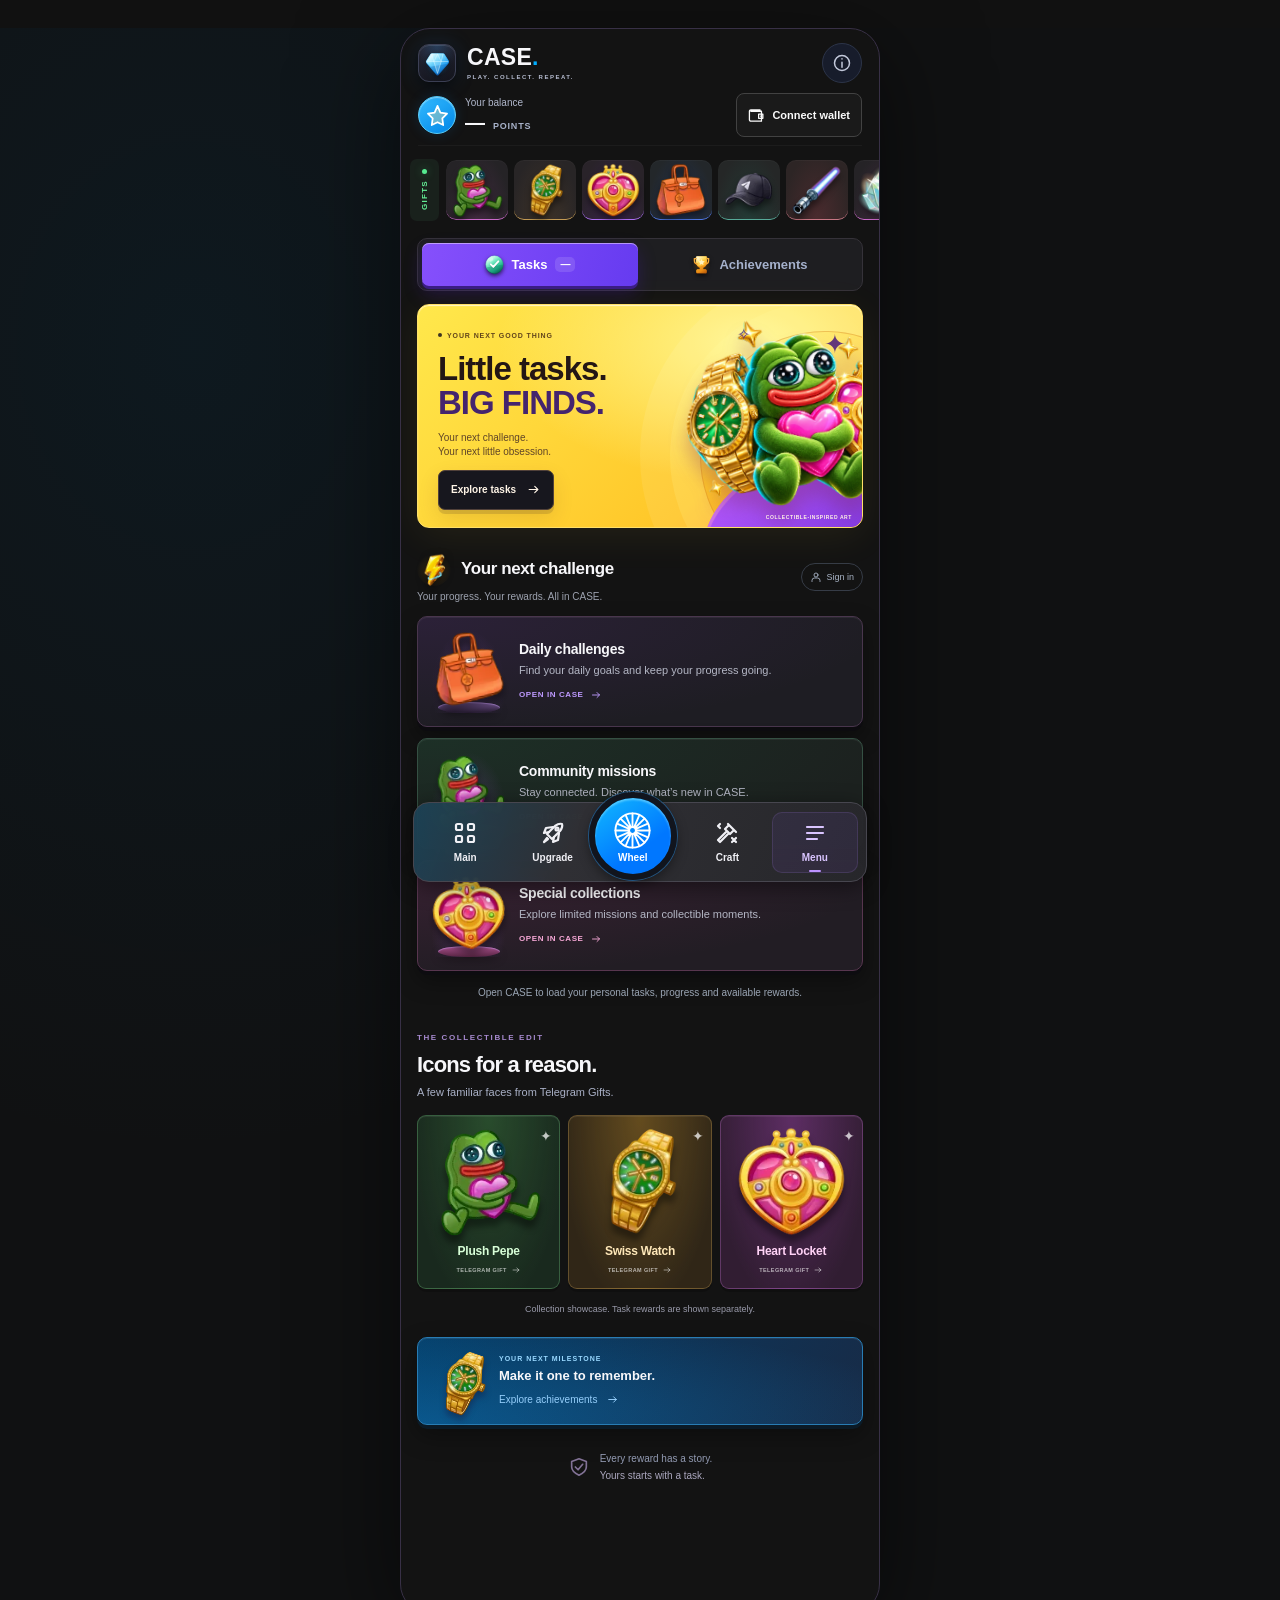
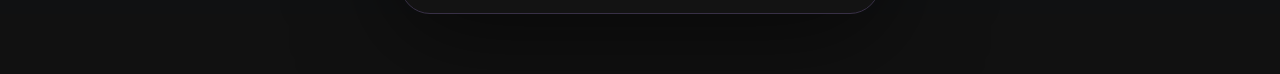
==== embed.html @ 37339ad2 "Add-3D-icon-family-and-depth-layer Replace the flat outline marks in the tasks view with a solid 3D " ====
<!doctype html>
<html lang="en"><head><meta charset="utf-8"><meta name="viewport" content="width=device-width, initial-scale=1, viewport-fit=cover"><meta name="theme-color" content="#070b15"><meta name="color-scheme" content="dark"><title>CASE — Tasks & Rewards</title><meta name="description" content="Explore CASE tasks, achievements and Telegram collectibles. Open CASE to see your personal progress and rewards."><link rel="icon" href="assets/favicon-v2.svg" type="image/svg+xml"><link rel="stylesheet" href="styles.css?v=6"></head><body><a class="skip-link" href="#tasks-content">Skip to rewards</a><div id="case-tasks-root"></div><!-- The CASE host provides window.CASE_TASKS_HOST before this module starts. --><script type="module" src="scripts/main.js?v=6"></script><noscript><p class="no-script">Please enable JavaScript to open your rewards.</p></noscript></body></html>
---- styles.css ----
@charset "UTF-8";
:root{color-scheme:dark;font-family:Inter,"Segoe UI",Arial,sans-serif;font-synthesis:none;color:#f5f3ff;background:#060912;font-size:16px;-webkit-font-smoothing:antialiased}
*{box-sizing:border-box}body{margin:0;background:radial-gradient(ellipse at 50% 0,#17102c 0,transparent 45%),#060912}button,a,input,select{-webkit-tap-highlight-color:transparent}button{font:inherit;color:inherit;cursor:pointer;touch-action:manipulation}button:disabled{cursor:default}button,a{transition:background .18s,border-color .18s,box-shadow .18s,opacity .18s}button:focus-visible,a:focus-visible{outline:3px solid #8fe5ff;outline-offset:4px}button:active:not(:disabled){filter:brightness(.85)}button{border:0}a{color:inherit}svg{width:24px;height:24px;display:block;flex-shrink:0}img{max-width:100%}h1,h2,h3,p{margin:0}[hidden]{display:none!important}.skip-link{position:fixed;top:-100px;left:12px;z-index:100;background:#b2eaff;color:#101020;padding:14px;border-radius:10px}.skip-link:focus{top:12px}.review-strip{max-width:480px;margin:0 auto;display:flex;justify-content:space-between;align-items:center;padding:10px 18px;font-size:9px;color:#aeb4c7;gap:10px;background:#10141e;border-bottom:1px solid #252b39}.review-strip>span:first-child{font-size:8px;letter-spacing:1.1px;color:#d5d1eb;white-space:nowrap}.review-strip>span:last-child{text-align:right}
.case-app{--bg:#090d18;--surface:#111726;--line:#283044;--muted:#a1aec6;--violet:#8054ff;--cyan:#70dcff;--green:#82ecc2;--safe-bottom:max(env(safe-area-inset-bottom,0px),var(--tg-content-safe-area-inset-bottom,0px));max-width:480px;margin:auto;min-height:100svh;position:relative;background:radial-gradient(ellipse at 100% 0,#22144455,transparent 30%),var(--bg);isolation:isolate}
.case-app button:disabled{opacity:.5}.app-header{display:flex;align-items:center;justify-content:space-between;padding:21px 22px 17px}.brand{display:flex;align-items:center;gap:10px;text-decoration:none;font-size:23px;font-weight:900;letter-spacing:1px;line-height:1}.brand>img{width:40px;height:40px;filter:drop-shadow(0 0 15px #8c4bff40)}.brand small{display:block;margin-top:6px;font-size:7px;letter-spacing:1.6px;font-weight:600;color:#aa9fc5}.brand-dot{color:#ae86ff}.icon-btn{display:grid;place-items:center;background:#171c2b;border:1px solid #2c3448;border-radius:50%;width:44px;height:44px;color:#c2c8da}.icon-btn svg{width:20px;height:20px}.balance-bar{display:flex;justify-content:space-between;align-items:center;margin:0 22px 16px;padding-bottom:15px;border-bottom:1px solid #242839}.balance-control{display:flex;align-items:center;gap:9px;background:none;padding:0;min-height:44px;text-align:left}.balance-control small{font-size:10px;color:var(--muted);display:block;margin-bottom:3px}.balance-control strong{font-size:19px;letter-spacing:-.3px;font-variant-numeric:tabular-nums}.balance-control strong>span{font-size:9px;color:#a8b2c9;letter-spacing:.8px;margin-left:3px}.token-token{display:grid;place-items:center;background:linear-gradient(130deg,#2789d5,#2941af);box-shadow:inset 0 1px 1px #9aedff90,0 0 14px #0a74ff15;width:38px;height:38px;border:1px solid #4c96d9;border-radius:50%;color:#aeedff}.token-token svg{width:23px;height:23px;fill:#83dfff22}.topup-btn{display:flex;align-items:center;gap:7px;min-height:44px;padding:9px 16px;background:#231940;border:1px solid #6742a6;border-radius:12px;font-size:12px;font-weight:700;color:#d7c1ff}.topup-btn svg{width:17px;height:17px}.topup-btn:hover{background:#32224f}
.case-app main{padding:0 20px calc(121px + var(--safe-bottom))}.title-row{display:flex;align-items:center;justify-content:space-between;gap:12px;margin:22px 0 21px}.overline{font-size:8px;font-weight:700;letter-spacing:1.3px;color:#a7a3c1}.title-row h1{font-size:29px;letter-spacing:-1.1px;line-height:1.2;font-weight:800;margin-top:9px}.title-row h1>span{color:#c6a9ff}.title-star{font-size:39px;color:#b080ff;text-shadow:0 0 22px #9c5fff80;transform:rotate(15deg)}.main-tabs{display:grid;grid-template-columns:1fr 1fr;gap:6px;padding:5px;background:#101524;border:1px solid #283046;border-radius:16px;margin-bottom:16px}.main-tabs>button{display:flex;align-items:center;justify-content:center;gap:8px;min-height:44px;border-radius:11px;background:none;color:#a5b1cc;font-weight:700;font-size:13px}.main-tabs>button>svg{width:18px;height:18px}.main-tabs>button[aria-selected=true]{background:linear-gradient(110deg,#7d43f7,#6044ec);box-shadow:inset 0 1px 1px #dfb7ff80,0 4px 15px #6434da35;color:#fff}.tab-count{font-size:10px;background:#ffffff20;padding:2px 5px;border-radius:5px}.hero{position:relative;isolation:isolate;border:1px solid #6141a6;border-radius:22px;background:radial-gradient(ellipse at 92% 58%,#6a2ed277 0,transparent 65%),linear-gradient(118deg,#19142c,#211544 70%,#26125a);min-height:230px;overflow:hidden}.hero-copy{position:relative;z-index:3;padding:22px 19px 23px;width:65%;pointer-events:none}.hero-copy button{pointer-events:auto}.hero-badge{display:inline-flex;gap:5px;align-items:center;color:#d0b3ff;font-size:7px;letter-spacing:1px;font-weight:700}.hero-badge i{width:4px;height:4px;background:#c9acff;border-radius:50%;box-shadow:0 0 8px #bb83ff}.hero h2{font-size:31px;line-height:1.04;letter-spacing:-1.1px;margin-top:13px;font-weight:850}.hero h2 span{background:linear-gradient(90deg,#c0a0ff,#f2bcff);background-clip:text;color:transparent}.hero p{font-size:11px;line-height:1.55;color:#c0b5d7;margin:11px 0 13px}.hero-cta{display:inline-flex;align-items:center;gap:13px;min-height:44px;padding:11px 15px;background:#ebe0ff;color:#271048;border:1px solid #fff5ff88;border-radius:11px;font-size:11px;font-weight:800;box-shadow:0 4px 15px #08001530}.hero-cta:hover{background:#fff}.hero-cta svg{width:15px;height:15px}.hero-art{position:absolute;width:240px;height:240px;object-fit:contain;right:-54px;bottom:2px;z-index:2;filter:drop-shadow(0 10px 14px #08001a55);transform:rotate(8deg);pointer-events:none}.hero-orbit{width:235px;height:235px;position:absolute;right:-90px;top:-79px;border:1px solid #b791ff25;border-radius:50%;box-shadow:0 0 0 25px #bb88ff08,0 0 0 65px #bb88ff04}.hero-spark{position:absolute;z-index:2;color:#bb96ff;text-shadow:0 0 14px #a858ff}.spark-one{right:17px;top:29px;font-size:22px}.spark-two{right:135px;top:21px;font-size:14px}.hero-edition{position:absolute;bottom:10px;right:14px;font-size:6px;letter-spacing:1.5px;color:#9984b7;z-index:2}
.journey{display:flex;align-items:center;gap:10px;padding:19px 0 17px;border-bottom:1px solid #29283b}.journey-icon{width:34px;height:34px;display:grid;place-items:center;background:#291f3c;border-radius:11px;color:#c2a2ff}.journey-icon svg{width:20px;height:20px}.journey strong{font-size:12px;display:block}.journey small{display:block;color:#a4aac3;font-size:10px;margin-top:4px}.journey-dots{display:flex;gap:4px;margin-left:auto}.journey-dots>span{width:15px;height:5px;border-radius:3px;background:#302b45}.journey-dots>span.done{background:#a479ff;box-shadow:0 0 7px #7545d35c}.journey-dots svg{display:none}.filter-bar{display:flex;gap:5px;align-items:center;padding:17px 0 10px;scroll-margin-top:18px}.filter-bar button{display:flex;align-items:center;justify-content:center;gap:6px;min-height:44px;padding:10px 13px;background:none;border:1px solid transparent;border-radius:10px;font-size:11px;font-weight:650;color:#a4acc3;flex:1}.filter-bar button[aria-pressed=true]{background:#241c39;border-color:#543b79;color:#ebdcff}.filter-bar button>span{font-size:9px;background:#8152e8;padding:2px 5px;border-radius:5px;color:white}.group-heading{display:flex;gap:8px;align-items:center;justify-content:space-between;margin:19px 0 12px}.group-heading h2{display:flex;align-items:center;gap:7px;font-size:16px;letter-spacing:-.35px}.group-heading h2 svg{width:19px;height:19px;color:#c7b3ef}.group-heading p{font-size:10px;color:#929bb5;margin-top:5px}.time-pill{display:flex;align-items:center;gap:4px;white-space:nowrap;font-size:10px;color:#c1bbd7;background:#161b2b;border:1px solid #2c3147;border-radius:20px;padding:7px 8px;font-variant-numeric:tabular-nums}.time-pill svg{width:12px;height:12px}.task-list{display:grid;gap:10px}.task-card{display:grid;grid-template-columns:54px minmax(0,1fr) auto;grid-template-areas:"art info info" "progress progress action";gap:12px 11px;padding:15px;border:1px solid #293348;border-radius:18px;background:linear-gradient(112deg,#141a2b,#0e1422);position:relative;overflow:hidden;transition:border-color .18s}.task-card:hover{border-color:#494563}.task-card.ready{border-color:#306660;background:linear-gradient(115deg,#122c2b,#101b27)}.task-card.limited-card{border-color:#654397;background:radial-gradient(ellipse at 0 0,#44257770,transparent 75%),linear-gradient(115deg,#191429,#111326)}.task-art{grid-area:art;display:grid;place-items:center;width:54px;height:58px;border:1px solid #5d3dad;border-radius:14px;background:radial-gradient(ellipse at 50% 100%,#5231ad,transparent 85%),linear-gradient(140deg,#261943,#171630);box-shadow:inset 0 1px 1px #ba8fff20;padding:6px}.collectible{width:100%;height:100%;filter:drop-shadow(1px 4px 2px #08042055)}.task-art .collectible{width:42px;height:42px}.task-art>img{width:50px;height:50px;object-fit:contain}.task-info{grid-area:info;min-width:0;position:relative}.task-info h3{font-size:14px;line-height:1.3;letter-spacing:-.2px}.task-info h3 button{font:inherit;font-weight:700;line-height:inherit;text-align:left;background:none;padding:0;min-height:24px;position:relative}.task-info h3 button:before{content:"";position:absolute;inset:-5px 0}.task-info p{font-size:11px;color:#a1aec7;line-height:1.45;margin:4px 0 8px;max-width:290px}.reward-pill{display:inline-flex;align-items:center;gap:4px;color:#83e4ff;border:1px solid #325375;border-radius:8px;padding:4px 6px;background:linear-gradient(100deg,#15354a77,#1b234277);font-size:12px;font-weight:750;white-space:nowrap;line-height:1}.reward-pill>svg{width:13px;height:13px;fill:#60cfff33;stroke-width:2}.reward-pill small{font-size:7px;letter-spacing:.4px;color:#a9c2d8;font-weight:500;margin-left:2px}.task-action{grid-area:action;align-self:center}.task-btn,.claim-btn{display:flex;align-items:center;justify-content:center;gap:6px;min-height:44px;border:1px solid #9270ff66;border-radius:10px;padding:10px 12px;background:linear-gradient(125deg,#7543ef,#5638d1);box-shadow:inset 0 1px 1px #d9bcff40;font-size:11px;font-weight:700;white-space:nowrap}.task-btn:hover{background:linear-gradient(125deg,#8c5cff,#6948e5)}.task-btn>svg,.claim-btn>svg{width:14px;height:14px}.task-btn>svg{order:2}.claim-btn{color:#bbffe5;background:linear-gradient(135deg,#205c4f,#17473f);border-color:#55a389;box-shadow:inset 0 1px 1px #a2ffcf22}.claim-btn:hover{background:#286552}.task-progress{grid-area:progress;align-self:center;min-width:0;padding-right:10px}.status-label{font-size:10px;display:flex;align-items:center;justify-content:space-between;gap:5px;color:#a2a9c0;margin-bottom:7px;line-height:1.4}.status-label strong{font-size:10px;color:#c7b6ed;font-weight:600}.status-ready{color:#8be3c5}.status-error{color:#ffc6b9}.progress-track{height:5px;overflow:hidden;border-radius:8px;background:#252c42}.progress-track>span{display:block;height:100%;background:linear-gradient(90deg,#6c37ed,#b48aff);border-radius:inherit;transition:width .3s}.ready .progress-track>span{background:linear-gradient(90deg,#378d79,#8aedc5)}.is-complete .task-art{filter:saturate(.5)}.featured-tag{font-size:7px;font-weight:800;letter-spacing:.8px;display:inline-block;margin-bottom:5px;border-radius:4px;background:#6942d6;color:#ede2ff;padding:3px 5px}.discovery-banner{margin-top:25px;display:flex;align-items:center;gap:13px;text-align:left;width:100%;padding:15px 14px;background:radial-gradient(ellipse at 5% 110%,#6940b966,transparent 80%),#18172e;border:1px solid #524077;border-radius:18px}.discovery-art{width:55px;height:61px;flex-shrink:0;transform:rotate(-10deg)}.discovery-banner>span:last-child{min-width:0}.discovery-banner small{color:#bd9ff0;font-size:7px;letter-spacing:1px;font-weight:750;display:block;margin-bottom:5px}.discovery-banner strong{font-size:13px;line-height:1.4;display:block}.discovery-banner>span>span{display:flex;align-items:center;gap:9px;font-size:10px;color:#b0a0ce;margin-top:7px}.discovery-banner svg:not(.collectible){width:13px;height:13px}.content-footer{display:flex;align-items:center;justify-content:center;gap:10px;margin:25px 0 8px;color:#929ab2}.content-footer>svg{width:22px;height:22px;color:#827296}.content-footer p{font-size:10px;line-height:1.7}.content-footer strong{font-weight:500;color:#aba7be}
.app-nav{position:fixed;left:50%;bottom:calc(12px + var(--safe-bottom));transform:translateX(-50%);width:calc(100% - 24px);max-width:454px;min-height:72px;padding:5px;display:grid;grid-template-columns:repeat(5,1fr);gap:3px;background:linear-gradient(135deg,#161b2aef,#101520f5);border:1px solid #384056;border-radius:23px;box-shadow:0 10px 35px #0009;backdrop-filter:blur(20px);z-index:20}.app-nav button{background:none;position:relative;display:flex;align-items:center;justify-content:center;flex-direction:column;gap:7px;border-radius:17px;color:#b0b9d0;font-size:9px;font-weight:650;min-height:60px;padding:6px 2px}.app-nav button svg{width:22px;height:22px}.app-nav [aria-current=page]{background:radial-gradient(ellipse at 50% 0,#6b3ee466,transparent 100%),#201c37;color:#cbb0ff;border:1px solid #7150b860;box-shadow:inset 0 1px 1px #a270ff33}.app-nav [aria-current=page]>svg{filter:drop-shadow(0 0 5px #8955faaa)}.app-nav i{position:absolute;bottom:-3px;width:12px;height:2px;border-radius:2px;background:#b086ff}.is-embedded .app-header,.is-embedded .balance-bar,.is-embedded .app-nav{display:none}.is-embedded main{padding-bottom:28px}
.achievement-intro{display:flex;align-items:center;gap:15px;background:radial-gradient(ellipse at 5% 50%,#50316d55,transparent 80%);padding:21px 4px 26px}.achievement-intro>span{width:90px;height:98px;flex-shrink:0}.achievement-intro h2{font-size:23px;letter-spacing:-.7px;line-height:1.2;margin:8px 0}.achievement-intro p:not(.overline){font-size:11px;color:#b2a5ca}.achievement-grid{display:grid;grid-template-columns:repeat(2,minmax(0,1fr));gap:12px}.achievement-card{display:flex;flex-direction:column;align-items:center;text-align:center;min-width:0;padding:13px 13px 10px;background:radial-gradient(ellipse at 50% 0,#4b2f7038,transparent 60%),#131626;border:1px solid #35304d;border-radius:18px}.achievement-card.unlocked{border-color:#566759;background:radial-gradient(ellipse at 50% 0,#54673b38,transparent 60%),#151e23}.achievement-status{height:18px;color:#a8a0be;letter-spacing:1px;font-size:7px;font-weight:700;display:flex;align-items:center;gap:4px}.unlocked .achievement-status{color:#b5e1b2;letter-spacing:.3px;font-size:9px}.achievement-status svg{width:12px;height:12px}.achievement-art{width:88px;height:96px;padding:8px;background:none;margin:8px 0;filter:drop-shadow(0 0 12px #9356ff25)}.achievement-card h3{font-size:14px;letter-spacing:-.2px;line-height:1.3}.achievement-card>p{color:#a4a9c0;font-size:11px;line-height:1.5;margin:7px 0 12px;min-height:34px}.achievement-progress{width:100%;margin:auto 0 12px}.achievement-progress>span{font-size:10px;color:#c2b3dc;display:block;margin-bottom:6px}.achievement-button{width:100%;display:flex;justify-content:center;align-items:center;gap:7px;background:none;color:#d7c5f7;font-size:10px;margin-top:8px;min-height:44px}.achievement-button svg{width:13px;height:13px}.sync-warning{font-size:11px;color:#ffdab3;padding:12px;margin-top:14px;background:#362a20;border:1px solid #635039;border-radius:11px}.sync-warning button{min-height:44px;background:none;color:#ffe6c8;text-decoration:underline}.state-panel{display:flex;flex-direction:column;align-items:center;text-align:center;padding:35px 22px;border:1px solid #353249;border-radius:18px;margin:22px 0;background:#151524}.state-panel>svg{width:30px;height:30px;color:#b699e8;margin-bottom:15px}.state-panel h2{font-size:20px;letter-spacing:-.5px}.state-panel p{font-size:13px;color:#afa7c4;line-height:1.7;margin:10px 0 18px;max-width:280px}.secondary-btn{min-height:44px;display:inline-flex;align-items:center;justify-content:center;gap:9px;background:#302448;border:1px solid #635180;padding:11px 18px;border-radius:12px;font-size:13px;font-weight:700}.secondary-btn svg{width:16px;height:16px}.loading-card{height:143px;border-radius:18px;background:linear-gradient(100deg,#131829,#23233a,#131829);background-size:200% 100%;margin-top:15px;animation:shimmer 1.5s infinite}
.sheet{color:#f4f0ff;background:radial-gradient(ellipse at 50% 0,#31204d 0,transparent 70%),#141522;width:min(480px,100%);max-width:100%;max-height:90svh;border:1px solid #514566;border-radius:26px 26px 0 0;padding:26px 24px calc(28px + var(--safe-bottom));margin:auto auto 0;overscroll-behavior:contain;box-shadow:0 -20px 100px #0009;overflow-y:auto}.sheet::backdrop{background:#04050dc7;backdrop-filter:blur(6px)}.sheet-grip{width:34px;height:4px;background:#61536f;position:absolute;top:9px;left:calc(50% - 17px);border-radius:4px}.close-sheet{position:absolute;right:12px;top:15px;background:#29243a;z-index:2}.sheet-content{padding-top:10px}.detail-art{width:80px;height:83px;margin:0 0 15px;padding:8px;border:1px solid #7249a870;border-radius:21px;background:radial-gradient(ellipse at 50% 100%,#8146cc55,transparent 80%)}.detail-eyebrow{font-size:8px;letter-spacing:1.2px;color:#b69bd4;font-weight:700;display:block;margin-bottom:9px}.sheet h2{font-size:28px;font-weight:800;letter-spacing:-1px;line-height:1.15;padding-right:18px}.sheet h2>small{font-size:14px;color:#bc9dea;letter-spacing:0}.sheet p{font-size:14px;line-height:1.65;color:#b9b2c9;margin:13px 0}.detail-reward{display:flex;align-items:center;justify-content:space-between;gap:10px;margin:22px 0;padding:15px;background:#1b2638;border:1px solid #3c5579;border-radius:14px}.detail-reward>span{font-size:13px;color:#aebfd8}.detail-reward strong{display:flex;align-items:center;gap:5px;font-size:20px;color:#81defd}.detail-reward svg{width:19px;height:19px}.detail-reward small{font-size:9px;font-weight:600;letter-spacing:.5px;color:#afc0d5}.detail-progress{display:flex;justify-content:space-between;font-size:12px;color:#c4b7dd;margin-bottom:9px;gap:15px}.detail-progress strong{color:#d8c8f9;font-weight:600;white-space:nowrap}.detail-expiry{display:flex;align-items:center;gap:5px;font-size:11px!important}.detail-expiry svg{width:14px;height:14px}.primary-btn{background:linear-gradient(115deg,#8c52fa,#5f3be3);border:1px solid #ae88ff88;box-shadow:inset 0 1px 1px #ead4ff45,0 5px 18px #3c158d40;min-height:48px;padding:12px 18px;border-radius:12px;display:flex;gap:10px;align-items:center;justify-content:center;font-size:13px;font-weight:750}.primary-btn svg{width:18px;height:18px}.full-width{width:100%;margin-top:22px}.quiet-note{font-size:10px!important;text-align:center;color:#a79fbb!important}.inline-message{border:1px solid #59505b;background:#2b2530;padding:12px;border-radius:11px;font-size:12px!important;color:#d4c5d9!important}.help-steps{list-style:none;padding:0;margin:23px 0}.help-steps li{display:flex;gap:12px;align-items:flex-start;margin:19px 0}.help-steps li>span{width:30px;min-height:30px;border-radius:9px;display:grid;place-items:center;background:#402b60;font-size:11px;color:#d1b4fa;flex-shrink:0}.help-steps strong{font-size:14px}.help-steps p{font-size:12px;margin:5px 0}.toast{position:fixed;left:50%;bottom:calc(103px + var(--safe-bottom));z-index:60;transform:translate(-50%,12px);opacity:0;pointer-events:none;background:#e9defa;color:#281d3b;border:1px solid #f8f2ff;border-radius:12px;font-size:12px;padding:13px 17px;max-width:calc(100vw - 34px);width:max-content;box-shadow:0 10px 25px #0007;transition:opacity .2s,transform .2s}.toast.visible{opacity:1;transform:translate(-50%,0)}.no-script{padding:28px}.case-app:has(dialog[open]){isolation:auto}body:has(.case-app dialog[open]){overflow:hidden}#tasks-content{scroll-margin-top:12px}
@keyframes shimmer{to{background-position:-200% 0}}
@media(min-width:600px){body{background:radial-gradient(ellipse at 50% 12%,#25173a 0,#0a0d18 42%,#050710 80%)}.case-app{margin:28px auto 60px;border:1px solid #383046;border-radius:30px;overflow:hidden;box-shadow:0 20px 100px #0008}.review-strip{margin:22px auto -10px;background:none;border:0;padding:0 2px}.app-nav{bottom:18px}.sheet{margin:auto;border-radius:24px;max-height:85svh}.case-app.is-embedded{margin:0;max-width:none;border:0;border-radius:0}.hero-art{right:-24px;width:252px;height:252px}.hero-copy{padding-left:23px}.hero h2{font-size:34px}.hero p{font-size:12px}.task-card{grid-template-columns:60px minmax(0,1fr) auto;gap:12px;padding:17px}.task-art{width:60px;height:64px}.task-art .collectible{width:46px;height:46px}.task-info h3{font-size:15px}.task-info p{font-size:12px}}
@media(max-width:359px){.app-header{padding-left:16px;padding-right:16px}.balance-bar{margin-left:16px;margin-right:16px}.case-app main{padding-left:14px;padding-right:14px}.title-row h1{font-size:25px}.overline{font-size:7px;letter-spacing:1px}.hero-copy{padding-left:15px;width:72%}.hero h2{font-size:27px}.hero p{font-size:10px}.hero-art{width:191px;height:191px;right:-45px;bottom:14px}.hero-badge{font-size:6px}.hero-cta{font-size:10px;padding:10px 12px}.hero{min-height:218px}.task-card{padding:12px;gap:11px 9px;grid-template-columns:46px minmax(0,1fr) auto}.task-art{width:46px;height:51px}.task-art .collectible{width:36px;height:36px}.task-info h3{font-size:13px}.task-info p{font-size:10px}.task-btn,.claim-btn{font-size:10px;padding:10px 9px}.task-progress{padding-right:0}.group-heading h2{font-size:14px}.group-heading p{font-size:9px}.journey-dots>span{width:10px}.achievement-intro>span{width:66px;height:78px}.achievement-intro h2{font-size:20px}.achievement-card{padding-left:9px;padding-right:9px}.achievement-grid{gap:8px}.achievement-card h3{font-size:13px}.app-nav button{font-size:8px}.review-strip{font-size:8px}.filter-bar button{padding-left:8px;padding-right:8px}}
@media(prefers-reduced-motion:reduce){*,*:before,*:after{animation:none!important;transition:none!important;scroll-behavior:auto!important}}

.sr-only{position:absolute;width:1px;height:1px;padding:0;margin:-1px;overflow:hidden;clip:rect(0,0,0,0);white-space:nowrap;border:0}
.filter-bar button{white-space:nowrap;padding-left:10px;padding-right:10px}

/* Expressive 3D direction: gold, candy pink, aqua and ultraviolet. */
body{background:radial-gradient(ellipse at 18% 10%,#58209933,transparent 38%),radial-gradient(ellipse at 85% 65%,#087c8b24,transparent 40%),#080b12}
.case-app{background:radial-gradient(ellipse at 100% 5%,#44318122,transparent 25%),#0b0d15;--muted:#b0b7cb}
.brand-dot{color:#ffda47}.brand small{color:#b8bed2}.brand>img{filter:drop-shadow(0 0 13px #aa5aff77)}
.token-token{color:#fff2a5;background:linear-gradient(145deg,#ffcf4d,#c17d19);border-color:#ffdc72;box-shadow:inset 0 2px 2px #fff5b7aa,0 3px 12px #ffc32a25}.token-token svg{fill:#ffe59255}
.topup-btn{background:linear-gradient(130deg,#fff078,#ffc834);color:#302212;border-color:#ffdf75;box-shadow:0 4px 0 #825007,0 7px 20px #ffc8311f}.topup-btn:hover{background:#ffdc55}
.main-tabs{background:#191929;border-color:#38314e}.main-tabs>button[aria-selected=true]{background:linear-gradient(120deg,#a168ff,#7848ff 65%,#663af2);box-shadow:inset 0 2px 1px #ffffff55,0 4px 18px #8b40ff50}
.hero{min-height:260px;border-color:#ffe067;background:radial-gradient(ellipse at 75% 17%,#fff68f,transparent 54%),linear-gradient(135deg,#ffe84c,#ffc729 70%,#ff982b);box-shadow:0 8px 40px #ffd33013, inset 0 1px 1px #fff5c9;color:#231615;border-radius:24px;overflow:hidden}
.hero:after{content:'';position:absolute;right:-27px;bottom:-40px;width:190px;height:130px;background:linear-gradient(150deg,#f64a9f,#db3789);border-radius:50%;transform:rotate(-25deg);box-shadow:inset 0 4px 1px #ffa2d066;z-index:1}
.hero-copy{width:67%;padding:24px 18px 25px}.hero-badge{font-size:7px;letter-spacing:.9px;color:#62451b}.hero-badge i{background:#3e3420;box-shadow:none}.hero h2{font-size:32px;line-height:1.09;letter-spacing:-1.35px;max-width:230px;margin-top:19px;font-weight:900}.hero h2 span{background:none;color:#44246e;font-size:30px;letter-spacing:-1.5px}.hero p{color:#604527;font-size:10.5px;line-height:1.65;max-width:175px;margin:12px 0 18px}.hero-cta{background:#281b42;color:#fff5e7;border-color:#644782;box-shadow:0 4px 0 #62452633,0 8px 20px #5f371522;border-radius:12px;padding:12px 15px}.hero-cta:hover{background:#4e2770}.hero-art{width:225px;height:270px;right:-46px;bottom:-2px;transform:rotate(8deg);filter:drop-shadow(0 15px 9px #81275450);z-index:2;animation:float-hero 6s ease-in-out infinite}.hero-orbit{width:250px;height:250px;right:-88px;top:26px;border:1px solid #d8872866;box-shadow:0 0 0 30px #fffbad22,0 0 0 60px #ffffff14;transform:rotate(-20deg)}.hero-spark{color:#63387a;text-shadow:none}.spark-one{right:16px;top:24px;font-size:26px}.spark-two{right:112px;top:20px;font-size:16px}.hero-edition{color:#fff0e5;font-weight:700;right:14px;bottom:11px;font-size:5px;letter-spacing:.6px}
.journey-icon{background:linear-gradient(135deg,#ffe885,#ffbd35);color:#553411;box-shadow:inset 0 1px 1px #fff8c9,0 3px 8px #ffc3291f}.journey-dots>span{background:#373140}.journey-dots>span.done{background:#ffdc4d;box-shadow:0 0 9px #ffcb3260}.filter-bar button[aria-pressed=true]{background:#e5d7ff;color:#362153;border-color:#f0e7ff;box-shadow:0 3px 10px #9872ff20}.filter-bar button>span{background:#8054e1}.group-heading h2 svg{color:#ffcf4c}.task-group:nth-child(2) .group-heading h2 svg{color:#cf96ff}.task-group:nth-child(3) .group-heading h2 svg{color:#5fe3dd}
.task-card{--accent:#a987ff;--accent-rgb:143,93,255;border:1px solid #373342;background:radial-gradient(ellipse at 0 0,rgba(var(--accent-rgb),.13),transparent 70%),linear-gradient(120deg,#1b1d2b,#121522);border-radius:20px;box-shadow:inset 0 1px 0 #ffffff06,0 5px 15px #00000012}.task-card:hover{border-color:var(--accent)}
.color-rocket{--accent:#ffd658;--accent-rgb:255,187,47}.color-gamepad{--accent:#f497e7;--accent-rgb:234,78,195}.color-users{--accent:#61e9cf;--accent-rgb:36,210,182}.color-case{--accent:#8eb5ff;--accent-rgb:84,129,250}.color-send{--accent:#65d9ff;--accent-rgb:28,159,230}.color-star{--accent:#ff97c1;--accent-rgb:240,85,160}.color-gem{--accent:#53ece3;--accent-rgb:44,208,220}.color-trophy,.color-crown{--accent:#ffd86a;--accent-rgb:255,190,60}
.task-art{border-color:rgba(var(--accent-rgb),.55);background:radial-gradient(ellipse at 45% 0,rgba(var(--accent-rgb),.25),transparent 65%),linear-gradient(135deg,#282338,#171928);box-shadow:inset 0 2px 1px #ffffff20,0 5px 0 #05081560,0 8px 14px rgba(var(--accent-rgb),.08);transform:rotate(-4deg);border-radius:15px}.task-art .collectible{width:44px;height:44px;filter:drop-shadow(0 4px 2px #02061780)}.task-info p{color:#b0b6cc}.task-btn{color:#fff;background:linear-gradient(125deg,#a367ff,#7a43f0);border-color:#c296ff70;box-shadow:inset 0 2px 1px #eddaff45,0 3px 0 #432174,0 6px 12px #803ee222}.task-btn:hover{background:linear-gradient(125deg,#b485ff,#955cfb)}.progress-track{background:#303045}.task-card .progress-track>span{background:linear-gradient(90deg,rgba(var(--accent-rgb),.7),var(--accent));box-shadow:0 0 8px var(--accent)}.status-label strong{color:var(--accent)}
.task-card.ready{--accent:#79f0c4;--accent-rgb:54,211,165;background:radial-gradient(ellipse at 0 0,#2a796132,transparent 80%),#142523;border-color:#377c69}.claim-btn{background:linear-gradient(120deg,#a1fbd4,#51dca5);color:#103e2f;border-color:#b6ffe2;box-shadow:inset 0 2px 1px #dcffea80,0 3px 0 #206e53}.claim-btn:hover{background:#8eecc4}.task-card.limited-card{background:radial-gradient(ellipse at 0 0,#853bfd44,transparent 85%),#20172f;border-color:#814eba}.featured-tag{color:#302218;background:linear-gradient(110deg,#ffed7c,#ffc947)}
.crew-section{margin-top:30px}.crew-heading>span{font-size:8px;letter-spacing:1.6px;font-weight:750;color:#c1a1f2}.crew-heading h2{font-size:23px;letter-spacing:-.85px;line-height:1.2;margin:8px 0}.crew-heading p{font-size:11px;color:#a9b0c6}.crew-grid{display:grid;grid-template-columns:1fr 1fr;gap:12px;margin-top:17px;perspective:800px}.crew-card{position:relative;min-width:0;height:207px;border-radius:21px;padding:13px;overflow:hidden;box-shadow:inset 0 2px 1px #ffffff60,0 7px 0 #0003;transition:transform .25s}.crew-card:hover{transform:translateY(-5px) rotate(-2deg)}.crew-gold{background:radial-gradient(ellipse at 50% 35%,#fff4a2,transparent 60%),linear-gradient(150deg,#ffd749,#ffa93d);color:#603211;border:1px solid #ffe98c}.crew-blue{background:radial-gradient(ellipse at 50% 40%,#b7fff8,transparent 65%),linear-gradient(150deg,#6aefde,#39cddd);color:#085563;border:1px solid #b4fff6}.crew-card:before{content:'✦';position:absolute;right:12px;top:42px;font-size:29px;color:#fff9}.crew-card:after{content:'';position:absolute;left:-15%;width:130%;height:70px;bottom:-45px;border-radius:50%;background:#fff3}.crew-card>span{display:block;font-size:7px;letter-spacing:1px;font-weight:800;position:relative;z-index:2}.crew-card img{position:absolute;object-fit:contain;width:160px;height:170px;max-width:none;left:calc(50% - 80px);top:21px;filter:drop-shadow(0 10px 6px #40133d33);transform:rotate(-7deg)}.crew-blue img{transform:rotate(6deg)}.crew-card strong{position:absolute;bottom:14px;left:14px;font-size:15px;font-weight:850;letter-spacing:-.5px;z-index:2}
.discovery-banner{border-color:#a563ff;background:radial-gradient(ellipse at 0 80%,#a560ff,transparent 85%),linear-gradient(110deg,#783ff0,#3e247c);box-shadow:inset 0 1px 1px #cca0ff77}.discovery-banner small{color:#e8ceff}.discovery-banner>span>span{color:#ece2ff}.discovery-art{width:65px;height:72px;filter:drop-shadow(0 5px 3px #16042655)}
.app-nav{background:linear-gradient(125deg,#252032ee,#141827f5);border-color:#514660;box-shadow:0 5px 0 #05071088,0 10px 35px #0009}.app-nav [aria-current=page]{color:#e8d8ff;background:linear-gradient(150deg,#8c53ed,#6438ce);border-color:#b784ff;box-shadow:inset 0 2px 1px #d5b2ff55,0 4px 12px #47298744}.app-nav i{background:#ffdc55;width:19px;height:3px;bottom:-4px}.achievement-intro{background:radial-gradient(ellipse at 0 20%,#e6b43120,transparent 70%)}.achievement-intro h2{color:#fff1ba}.achievement-card{--accent-rgb:143,93,255;--accent:#bd9bff;background:radial-gradient(ellipse at 50% 0,rgba(var(--accent-rgb),.22),transparent 70%),#181926;border-color:rgba(var(--accent-rgb),.38);box-shadow:inset 0 1px 0 #ffffff0b}.achievement-card.unlocked{background:radial-gradient(ellipse at 50% 0,#ffe35f22,transparent 70%),#21211d;border-color:#8f7943}.achievement-card.unlocked .achievement-status{color:#ffe284}.achievement-art{width:100px;height:107px;filter:drop-shadow(0 9px 5px #0005)}.achievement-progress .progress-track>span{background:linear-gradient(90deg,#9964ed,#e5b1fa)}
@keyframes float-hero{0%,100%{transform:translateY(0) rotate(8deg)}50%{transform:translateY(-7px) rotate(5deg)}}
@media(min-width:420px){.hero h2{font-size:36px}.hero h2 span{font-size:34px}.hero-art{right:-33px;width:242px;height:282px}.hero-copy{padding-left:22px}.hero{min-height:271px}.crew-card{height:225px}.crew-card img{width:180px;height:188px;left:calc(50% - 90px)}}
@media(max-width:360px){.hero h2{font-size:27px}.hero h2 span{font-size:25px}.hero-copy{padding-left:14px}.hero-art{right:-52px;width:197px;height:248px}.hero p{font-size:9px;max-width:150px}.hero-badge{font-size:6px}.hero-cta{padding:11px;font-size:10px}.crew-card{height:185px}.crew-card img{width:141px;height:150px;left:calc(50% - 70px)}.crew-card strong{font-size:13px}}
@media(prefers-reduced-motion:reduce){.hero-art{animation:none}.crew-card{transition:none}.crew-card:hover{transform:none}}

.discovery-art img{width:80px;height:88px;max-width:none;object-fit:contain;transform:rotate(8deg)}.achievement-intro>span{width:100px;height:114px}.achievement-intro>span>img{width:105px;height:118px;object-fit:contain;filter:drop-shadow(0 8px 5px #00152c60);transform:rotate(-8deg)}

/* CASE shell: shared gift rail, electric blue wheel, charcoal surfaces. */
:root{font-family:Inter,"Segoe UI",Arial,sans-serif;background:#111111}body{background:radial-gradient(ellipse at 15% 20%,#004f7b20,transparent 45%),#101112}.case-app{--bg:#141414;background:radial-gradient(ellipse at 100% 0,#0b65b114,transparent 35%),#141414}.app-header{padding:17px 20px 13px}.brand{font-size:23px;letter-spacing:.3px}.brand>img{width:34px;height:34px}.brand small{font-size:6px;letter-spacing:1.5px}.balance-bar{margin:0 20px 11px;padding-bottom:11px;border-color:#ffffff0a}.topup-btn{background:#1a1a1a;color:#fafafa;border:1px solid #424242;box-shadow:none;border-radius:13px;padding:10px 11px;font-size:11px}.topup-btn:hover{background:#303030}.token-token{background:linear-gradient(145deg,#35bbff,#0086e7);border-color:#57cfff;color:#fff;box-shadow:inset 0 1px 1px #beefffaa,0 0 14px #008eff25}.brand-dot{color:#00adff}.main-tabs{background:#1d1d20;border-color:#393442}.main-tabs>button[aria-selected=true]{background:linear-gradient(120deg,#9c59ff,#693bfa);box-shadow:inset 0 2px 1px #e0b6ff77,0 4px 16px #6f37d84a}.hero{margin-top:2px;border-radius:22px;min-height:243px}.hero-art{width:238px;height:258px;right:-60px;bottom:2px;transform:rotate(-3deg);animation:gift-float 6s ease-in-out infinite}.hero h2{font-size:31px}.hero h2 span{font-size:29px}.hero-copy{padding-top:21px;padding-bottom:22px}.hero-copy p{max-width:156px}.hero:after{background:linear-gradient(150deg,#b559ff,#7632d8);bottom:-48px}.hero-edition{font-size:5px;letter-spacing:.6px}.hero-cta{background:#17171e;border-color:#51413a}.hero-cta:hover{background:#3a254e}
.gift-ticker{display:flex;align-items:center;gap:7px;max-width:100%;margin:0 0 20px 9px;padding:3px 0;overflow:hidden;height:78px}.ticker-control{width:29px;align-self:stretch;flex-shrink:0;display:flex;align-items:center;justify-content:center;gap:6px;flex-direction:column;background:#19211c;color:#65f298;border-radius:12px;padding:4px 3px}.ticker-control i{width:5px;height:5px;border-radius:50%;background:#56e990;box-shadow:0 0 9px #49ed7960;animation:signal 2.5s ease-in-out infinite}.ticker-control small{font-size:8px;letter-spacing:1.3px;writing-mode:vertical-rl;transform:rotate(180deg);font-weight:800}.gift-viewport{flex:1;min-width:0;overflow-x:auto;scrollbar-width:none;border-radius:17px 0 0 17px;overscroll-behavior-x:contain;touch-action:pan-x pan-y}.gift-viewport::-webkit-scrollbar{display:none}.gift-track{display:flex;width:max-content;animation:gift-marquee 38s linear infinite}.gift-set{display:flex;gap:6px;padding-right:6px}.gift-tile{width:65px;height:69px;border-radius:16px;display:grid;place-items:center;background:radial-gradient(ellipse at 50% 105%,#823b7950,transparent 80%),#252326;border-bottom:1px solid #cc6acb;box-shadow:inset 0 1px 0 #ffffff08}.gift-tile img{object-fit:contain;filter:drop-shadow(0 5px 3px #0007);transition:transform .25s}.gift-tone-1{background:radial-gradient(ellipse at 50% 105%,#9f703333,transparent 80%),#282526;border-color:#c49b54}.gift-tone-2{background:radial-gradient(ellipse at 50% 105%,#61289755,transparent 80%),#292329;border-color:#ae70f5}.gift-tone-3{background:radial-gradient(ellipse at 50% 105%,#20489f66,transparent 80%),#23272a;border-color:#537cee}.gift-tone-4{background:radial-gradient(ellipse at 50% 105%,#21655555,transparent 80%),#252727;border-color:#57aa99}.gift-tone-5{background:radial-gradient(ellipse at 50% 105%,#88384155,transparent 80%),#2d2525;border-color:#c67683}.gift-ticker:hover .gift-track,.gift-ticker:focus-within .gift-track,.gift-ticker.is-paused .gift-track{animation-play-state:paused}.gift-tile:hover img{transform:translateY(-3px) rotate(-7deg)}.is-paused .ticker-control i{animation:none;background:#ffd866}
.public-missions{scroll-margin-top:18px;margin-top:24px}.public-missions .group-heading{margin-bottom:14px}.account-pill{display:flex;gap:4px;align-items:center;color:#a8b3c5;font-size:9px;border:1px solid #363c47;border-radius:20px;padding:7px 8px;white-space:nowrap}.account-pill svg{width:12px;height:12px}.public-task-list{display:grid;gap:11px}.public-task{display:flex;align-items:center;gap:13px;text-decoration:none;padding:13px;border:1px solid #49364d;border-radius:19px;background:radial-gradient(ellipse at 0 0,#66319130,transparent 75%),#1e1d23;box-shadow:inset 0 1px 0 #ffffff08,0 5px 14px #0002;transition:transform .2s,border-color .2s}.public-task:hover{border-color:#b986e1;transform:translateY(-2px)}.public-green{background:radial-gradient(ellipse at 0 0,#206c4533,transparent 75%),#1c211f;border-color:#355043}.public-pink{background:radial-gradient(ellipse at 0 0,#a3357730,transparent 75%),#221d24;border-color:#58364f}.public-task-art{width:75px;height:83px;flex-shrink:0;background:radial-gradient(ellipse at 50% 70%,#8552b755,transparent 70%);display:grid;place-items:center;position:relative}.public-task-art:after{content:'';position:absolute;bottom:0;width:62px;height:11px;border-radius:50%;background:linear-gradient(#775895,#22182c);box-shadow:inset 0 1px 1px #d3a9ff77,0 4px 10px #0004}.public-task-art img{width:77px;height:77px;object-fit:contain;filter:drop-shadow(0 6px 3px #0006);position:relative;z-index:1;transform:translateY(-3px) rotate(-5deg);transition:transform .3s}.public-task:hover img{transform:translateY(-7px) rotate(3deg)}.public-green .public-task-art:after{background:linear-gradient(#40956b,#1d4332)}.public-pink .public-task-art:after{background:linear-gradient(#aa518e,#572442)}.public-task-copy{display:block;min-width:0}.public-task-copy>strong{display:block;font-size:14px;letter-spacing:-.25px}.public-task-copy>span{display:block;font-size:11px;line-height:1.5;color:#b4b7c5;margin-top:5px}.public-task-copy>small{display:flex;align-items:center;gap:6px;font-size:8px;letter-spacing:.6px;font-weight:750;color:#be9aff;margin-top:10px}.public-green small{color:#88e7bb}.public-pink small{color:#f7a8d7}.public-task-copy>small svg{width:12px;height:12px}.connection-note{font-size:10px;line-height:1.6;color:#9aa5b4;margin:14px 5px 0;text-align:center}.real-gift-grid{display:grid;grid-template-columns:repeat(3,minmax(0,1fr));gap:9px;margin-top:17px;perspective:800px}.real-gift{position:relative;border-radius:18px;border:1px solid #8aef9944;background:radial-gradient(ellipse at 50% 0,#5bba5b3d,transparent 80%),#19291e;color:#d8ffd8;min-width:0;text-align:center;padding:10px 5px 13px;text-decoration:none;overflow:hidden;box-shadow:inset 0 1px 1px #fff2,0 6px 0 #0003;transition:transform .25s,box-shadow .25s}.real-gift:hover{transform:translateY(-5px) rotateY(-6deg);box-shadow:inset 0 1px 1px #fff3,0 12px 20px #0005}.gift-gold{background:radial-gradient(ellipse at 50% 0,#ffbc3540,transparent 80%),#302617;border-color:#efbf6744;color:#ffe8b9}.gift-pink{background:radial-gradient(ellipse at 50% 0,#c353d64d,transparent 80%),#311d32;border-color:#e084f044;color:#ffd2f6}.real-gift img{width:93px;height:104px;object-fit:contain;filter:drop-shadow(0 8px 3px #0006)}.real-gift strong{display:block;font-size:11px;font-weight:750;letter-spacing:-.25px;margin:4px 0 7px}.real-gift small{display:flex;align-items:center;justify-content:center;gap:4px;color:#ffffffa6;font-size:5.5px;letter-spacing:.4px;font-weight:700}.real-gift small svg{width:10px;height:10px}.gift-glint{position:absolute;font-size:14px;right:7px;top:12px;color:#ffffffbb}.gallery-caption{color:#999aaa;font-size:9px;line-height:1.5;margin:14px 2px 0;text-align:center}.crew-heading>span{color:#a689ce}.crew-heading h2{font-size:24px}.discovery-banner{background:radial-gradient(ellipse at 0 100%,#118edd55,transparent 85%),linear-gradient(115deg,#053e68,#172b47);border-color:#287cb4}.discovery-banner small{color:#99d8ff}.discovery-banner>span>span{color:#95cefb}.public-achievements{display:grid;grid-template-columns:repeat(3,minmax(0,1fr));gap:8px}.public-achievements>div{text-align:center;border:1px solid #493952;border-radius:16px;padding:14px 5px;background:radial-gradient(ellipse at 50% 0,#67268144,transparent 75%),#211c27}.public-achievements img{width:78px;height:78px;filter:drop-shadow(0 5px 3px #0007)}.public-achievements strong{display:block;font-size:11px;margin:8px 0}.public-achievements small{font-size:8px;color:#c6aecf;line-height:1.5;display:block}.open-case{text-decoration:none;background:linear-gradient(120deg,#16a8fb,#087cf0);border-color:#64c5ff;box-shadow:inset 0 2px 1px #ffffff44,0 4px 0 #16457a}.menu-grid{display:grid;grid-template-columns:repeat(3,1fr);gap:10px;margin:25px 0}.menu-grid button{background:#252a34;min-height:82px;border:1px solid #3d4452;border-radius:15px;display:flex;align-items:center;justify-content:center;flex-direction:column;gap:9px;font-size:12px}.menu-grid button:first-child{background:#302045;border-color:#9256d3;color:#dfc0ff}.menu-grid button:hover{background:#35405a}
.case-original-nav{min-height:75px;align-items:center;background:linear-gradient(110deg,#184a62ed,#323238f5 34%,#28282cf5);border:1px solid #4d555e;border-radius:24px;gap:1px;padding:4px 8px}.case-original-nav button{font-size:10px;font-weight:750;color:#f0f0f5;gap:7px;min-height:61px}.case-original-nav button svg{width:24px;height:24px;stroke-width:2.2}.case-original-nav .nav-wheel{border:6px solid #11151e;min-height:88px;width:88px;max-width:none;margin:-15px -8px -3px;z-index:2;border-radius:50%;background:linear-gradient(145deg,#12b9ff,#0077ff 65%);box-shadow:inset 0 2px 2px #91e4ff88,0 0 0 1px #215481,0 5px 12px #0006;color:#fff;gap:1px}.nav-wheel svg{width:41px!important;height:41px!important;stroke-width:1.1!important}.case-original-nav .nav-wheel span{font-size:10px}.case-original-nav button:last-child{color:#d9c4ff;background:#4d396f44;border:1px solid #b18bff25;border-radius:16px}.case-original-nav i{background:#bd93ff;width:12px;height:2px;bottom:0}.is-embedded .gift-ticker{display:none}.detail-art img{object-fit:contain}.primary-btn[href]{text-decoration:none}.achievement-intro{border-radius:18px;background:radial-gradient(ellipse at 0 20%,#ba519727,transparent 70%)}
@keyframes gift-marquee{to{transform:translateX(-50%)}}@keyframes signal{50%{opacity:.4}}@keyframes gift-float{0%,100%{transform:translateY(0) rotate(-3deg)}50%{transform:translateY(-6px) rotate(0deg)}}
@media(min-width:420px){.hero h2{font-size:34px}.hero h2 span{font-size:32px}.hero-art{width:259px;height:273px;right:-55px}.hero{min-height:253px}.real-gift img{width:110px;height:119px}.real-gift strong{font-size:12px}.gift-tile{width:69px}}
@media(max-width:360px){.hero h2{font-size:27px}.hero h2 span{font-size:25px}.hero-art{width:199px;height:228px;right:-54px}.hero p{font-size:10px}.hero{min-height:232px}.case-original-nav .nav-wheel{width:76px;min-height:80px;margin-left:-5px}.case-original-nav button{font-size:9px}.real-gift img{width:80px;height:91px}.real-gift strong{font-size:10px}.gift-tile{width:58px;height:62px}.gift-tile img{width:51px;height:51px}.gift-ticker{height:70px}.public-task{gap:8px;padding:12px 10px}.public-task-art{width:62px}.public-task-art img{width:69px;height:69px}.public-task-copy>strong{font-size:13px}}
@media(prefers-reduced-motion:reduce){.gift-track,.ticker-control i,.hero-art{animation:none!important}.gift-viewport{overflow-x:auto}.gift-set[aria-hidden]{display:none}.public-task,.public-task-art img,.real-gift,.gift-tile img{transition:none}.public-task:hover,.public-task:hover img,.real-gift:hover,.gift-tile:hover img{transform:none}}

.hero-art{width:225px;right:-62px}.hero h2{font-size:31px}.hero h2 span{font-size:31px}@media(min-width:420px){.hero-art{width:260px;right:-57px}.hero h2,.hero h2 span{font-size:35px}}@media(max-width:360px){.hero-art{width:195px;right:-57px}.hero h2,.hero h2 span{font-size:27px}}

/* Final CASE card polish: restrained geometry, authentic gift artwork. */
.case-app{--bg:#131313;background:#131313;color:#f7f7fa}.case-app main{padding-left:16px;padding-right:16px}.app-header{padding:14px 17px 10px}.balance-bar{margin:0 17px 10px;padding-bottom:8px}.brand>img{width:32px;height:32px}.icon-btn{width:40px;height:40px}.brand small{margin-top:5px}.topup-btn{border-radius:8px}.balance-control strong{font-size:20px}.balance-control small{font-size:10px}.gift-ticker{height:68px;margin-bottom:14px}.gift-tile{width:62px;height:60px;border-radius:10px}.gift-tile img{width:54px;height:54px}.gift-viewport{border-radius:10px 0 0 10px}.ticker-control{border-radius:7px}.main-tabs{border-radius:10px;padding:4px;gap:4px;margin-bottom:13px;background:#1e1e21;border-color:#353239}.main-tabs>button{border-radius:7px;min-height:43px;font-size:13px}.main-tabs>button[aria-selected=true]{background:linear-gradient(105deg,#8650fc,#663bf0);box-shadow:inset 0 1px 0 #cbaaff66,0 3px 10px #461db533}.hero{border-radius:12px;min-height:204px}.hero-copy{padding:18px 16px 17px;width:66%}.hero h2{font-size:29px;line-height:1.04;margin-top:11px;letter-spacing:-1px}.hero h2 span{font-size:29px;letter-spacing:-1px}.hero p{margin:10px 0;font-size:10px;line-height:1.45}.hero-cta{border-radius:7px;min-height:40px;padding:9px 12px;font-size:10px;gap:10px}.hero-art{width:221px;height:217px;right:-59px;bottom:-3px}.hero-edition{bottom:7px;right:10px}.hero:after{bottom:-65px}.journey{padding:14px 0;gap:9px;border-color:#2b2b30}.journey-icon{width:31px;height:33px;border-radius:8px}.journey strong{font-size:12px}.journey small{font-size:10px}.filter-bar{padding:11px 0 3px;gap:5px}.filter-bar button{border-radius:6px;min-height:39px;font-size:11px;padding:9px 10px}.filter-bar button[aria-pressed=true]{background:#33303e;color:#f2eaff;border-color:#65517f;box-shadow:none}.filter-bar button>span{border-radius:3px;background:#7852d4}.group-heading{margin:16px 0 11px}.group-heading h2{font-size:17px;font-weight:750;letter-spacing:-.4px}.group-heading p{font-size:10px;color:#9da2af}.time-pill{border-radius:6px;border-color:#363640;background:#232329;color:#c5c8d2;padding:6px 7px;font-size:9px}.task-list{gap:9px}.task-card{grid-template-columns:63px minmax(0,1fr) auto;padding:13px;gap:10px 12px;border-radius:10px;border-color:#36333e;background:linear-gradient(110deg,#232126,#1b1b20);box-shadow:inset 0 1px 0 #ffffff04;transition:border-color .18s,background .18s}.task-card:hover{border-color:#726278;background:#25212b}.task-art{width:63px;height:65px;border-radius:9px;padding:1px;transform:none;border:1px solid rgba(var(--accent-rgb),.28);background:radial-gradient(ellipse at 50% 100%,rgba(var(--accent-rgb),.19),transparent 80%),#29242f;box-shadow:inset 0 1px 0 #ffffff09}.task-art>img{width:62px;height:62px;object-fit:contain;filter:drop-shadow(0 4px 2px #0007);transition:transform .2s}.task-art:hover>img{transform:translateY(-3px) rotate(-5deg)}.task-info h3{font-size:15px;line-height:1.3;font-weight:750;letter-spacing:-.25px}.task-info h3 button{min-height:24px}.task-info p{font-size:11px;line-height:1.45;margin:3px 0 7px;color:#b8bac8}.reward-pill{padding:5px 7px;border-radius:5px;background:#123448;border-color:#31576c;color:#55d6ff;font-size:13px;gap:4px}.reward-pill small{font-size:7px;color:#a7c8d9}.task-action .task-btn,.claim-btn{border-radius:6px;min-height:39px;padding:9px 12px;font-size:11px;box-shadow:inset 0 1px 0 #ffffff35,0 2px 0 #322155;background:linear-gradient(115deg,#8451f8,#6436e0);border-color:#a77cf35e;gap:6px}.task-btn:hover{background:linear-gradient(115deg,#9665ff,#7547ec)}.task-action .claim-btn{background:linear-gradient(115deg,#70e9bd,#45c59c);color:#092f25;border-color:#97f4d1;box-shadow:inset 0 1px 0 #dbfff366,0 2px 0 #1d674e}.task-progress{padding-right:7px}.status-label{font-size:10px;margin-bottom:6px;color:#b0b1c0}.progress-track{height:5px;border-radius:3px;background:#363340}.task-card.ready{border-color:#3e6c5e;background:linear-gradient(110deg,#22362e,#1d2523)}.task-card.limited-card{border-color:#664486;background:linear-gradient(110deg,#342241,#241c31)}.featured-tag{border-radius:3px;font-size:7px;letter-spacing:.7px;padding:3px 5px;margin-bottom:4px}.task-group:nth-child(1) .group-heading h2 svg{color:#ffdc52}.task-group:nth-child(2) .group-heading h2 svg{color:#be8afa}.task-group:nth-child(3) .group-heading h2 svg{color:#5edab0}.crew-section{margin-top:25px}.crew-heading h2{font-size:22px}.real-gift{border-radius:9px;box-shadow:inset 0 1px 0 #fff1,0 3px 0 #0003}.real-gift-grid{gap:8px}.real-gift img{height:95px}.discovery-banner{border-radius:10px;margin-top:20px;padding:12px}.discovery-art{width:56px;height:62px;transform:none}.discovery-art img{width:67px;height:67px;transform:none}.discovery-banner strong{font-size:13px}.achievement-intro{border-radius:10px;padding:16px 0 21px;gap:12px}.achievement-intro h2{font-size:22px}.achievement-card{border-radius:10px;padding:12px 10px 8px;border-color:#45384f;background:radial-gradient(ellipse at 50% 0,#492d5925,transparent 60%),#211e26;box-shadow:none}.achievement-art{width:90px;height:93px;margin:6px 0;padding:0;background:radial-gradient(ellipse at 50% 70%,#6a3a8233,transparent 75%)}.achievement-art img{width:90px;height:93px;object-fit:contain;filter:drop-shadow(0 6px 3px #0006)}.achievement-card h3{font-size:14px}.achievement-card>p{font-size:11px}.detail-art{border-radius:10px;background:#2c2537;box-shadow:none;transform:none;padding:0}.detail-art img{width:80px;height:80px;object-fit:contain}.detail-reward,.primary-btn,.secondary-btn,.inline-message{border-radius:8px}.sheet{border-radius:15px 15px 0 0}.menu-grid button{border-radius:9px}.case-original-nav{border-radius:16px;background:linear-gradient(110deg,#1c4357ef,#303035f5 36%,#27272bf5);border-color:#47464f;box-shadow:0 5px 22px #0007}.case-original-nav button:last-child{border-radius:10px}.toast{border-radius:8px}.public-task,.state-panel,.public-achievements>div{border-radius:10px}
@media(min-width:420px){.hero{min-height:216px}.hero h2,.hero h2 span{font-size:33px}.hero-copy{padding-left:20px}.hero-art{width:246px;height:233px;right:-58px}.task-card{grid-template-columns:67px minmax(0,1fr) auto;padding:14px}.task-art{width:67px;height:68px}.task-art>img{width:66px;height:66px}.task-info h3{font-size:16px}.task-info p{font-size:12px}.real-gift img{height:110px}}
@media(max-width:360px){.case-app main{padding-left:12px;padding-right:12px}.hero h2,.hero h2 span{font-size:26px}.hero-art{width:195px;height:204px;right:-55px}.hero-copy{padding-left:13px}.hero{min-height:198px}.task-card{grid-template-columns:56px minmax(0,1fr) auto;gap:10px;padding:11px}.task-art{width:56px;height:60px}.task-art>img{width:55px;height:57px}.task-info h3{font-size:14px}.task-info p{font-size:10.5px}.task-btn{padding:9px 10px!important}.gift-tile{width:57px;height:59px}}
@media(prefers-reduced-motion:reduce){.task-art>img{transition:none}.task-art:hover>img{transform:none}}

/* v6 depth layer: solid 3D marks, lit surfaces, physical button feedback.
   Layered on top of the approved v5 structure — no task, filter or
   achievement is moved or removed here. */
.i3d{width:1em;height:1em;display:block;flex-shrink:0;overflow:visible}
@keyframes case-spin{to{transform:rotate(360deg)}}
@keyframes case-float{0%,100%{transform:translateY(-3px)}50%{transform:translateY(5px)}}
@keyframes case-shine{0%{left:-45%}58%,100%{left:135%}}
@keyframes case-pulse{0%,100%{opacity:.55;transform:scale(1)}50%{opacity:.9;transform:scale(1.08)}}
.brand{gap:11px}
.brand-mark{position:relative;width:38px;height:38px;display:grid;place-items:center;border-radius:11px;flex-shrink:0;background:linear-gradient(162deg,#262838,#14151d);border:1px solid #3c4055;box-shadow:inset 0 1px 0 #ffffff1f,0 5px 14px #000000a6,0 0 22px #2f8fff29}
.brand-mark:before{content:"";position:absolute;inset:0;border-radius:inherit;background:radial-gradient(ellipse at 50% 0,#3fa9ff30,transparent 72%)}
.brand-mark .i3d{position:relative;width:25px;height:25px;filter:drop-shadow(0 2px 3px #000000a6)}
.main-tabs>button{gap:8px}
.main-tabs>button .i3d{width:19px;height:19px;filter:drop-shadow(0 2px 2px #000000a6)}
.main-tabs>button[aria-selected=true]{box-shadow:inset 0 1px 0 #ddc4ffa8,0 3px 0 #3a1d86,0 8px 18px #4a1fb04d}
.main-tabs>button:active{transform:translateY(1px)}
.journey{gap:12px;padding:15px 0 14px;align-items:center}
.journey-icon{position:relative;width:50px;height:50px;border-radius:50%;overflow:visible;background:radial-gradient(circle at 50% 56%,#ffae1f3d,transparent 68%);border:0;box-shadow:none}
.art3d{object-fit:contain;display:block}
.journey-icon .art3d{width:54px;height:54px;margin:-2px;filter:drop-shadow(0 5px 6px #000000b3) drop-shadow(0 0 13px #ffae1f6b);animation:case-float 5.5s ease-in-out infinite}
.heading-mark.mark-art{background:radial-gradient(circle at 50% 56%,#ffae1f38,transparent 68%);border:0;box-shadow:none;border-radius:50%}
.heading-mark.mark-art .art3d{width:36px;height:36px;filter:drop-shadow(0 3px 4px #000000a6)}
.journey-icon:before{content:"";position:absolute;inset:-7px;border-radius:19px;background:radial-gradient(circle,#ffb01f2e,transparent 70%);animation:case-pulse 3.4s ease-in-out infinite}

.journey-copy{min-width:0}
.journey-copy strong{font-size:13px;letter-spacing:-.2px}
.journey-meter{margin-left:auto;display:flex;align-items:center;gap:9px}
.journey-dots{margin-left:0;gap:5px}
.journey-dots>span{width:17px;height:8px;border-radius:4px;background:linear-gradient(#2b2832,#1a181f);box-shadow:inset 0 1px 2px #000000a6,inset 0 -1px 0 #ffffff0d}
.journey-dots>span.done{background:linear-gradient(#ffe68d,#ffae1f);box-shadow:inset 0 1px 0 #fff7d3,0 0 11px #ffae1f8c,0 1px 2px #000000a6}
.journey-pct{font-size:11px;font-weight:800;color:#ffcf5a;font-variant-numeric:tabular-nums;min-width:29px;text-align:right}
.journey-full .journey-pct{color:#7df0c6}
.filter-bar{position:sticky;top:0;z-index:7;gap:6px;margin:0 -12px;padding:10px 12px;background:linear-gradient(#131313f5,#131313e6 62%,#13131300);backdrop-filter:blur(10px);-webkit-backdrop-filter:blur(10px)}
.filter-bar button{position:relative;flex:1;min-width:0;gap:7px;padding:9px 7px;min-height:44px;border-radius:12px;background:linear-gradient(170deg,#272530,#1a191f);border:1px solid #3b3844;color:#a9a7b6;font-weight:700;box-shadow:inset 0 1px 0 #ffffff12,0 3px 0 #0d0c10,0 5px 12px #0000005c;transition:transform .14s,box-shadow .14s,background .18s,color .18s,border-color .18s}
.filter-bar button:hover{color:#ece8f7;border-color:#56505f;transform:translateY(-1px)}
.filter-bar button:active{transform:translateY(2px);box-shadow:inset 0 1px 0 #ffffff10,0 1px 0 #0d0c10}
.filter-bar button[aria-pressed=true]{background:linear-gradient(170deg,#8d5fff,#5f34e0);border-color:#ac86ff;color:#fff;box-shadow:inset 0 1px 0 #e5cfffa6,0 3px 0 #351a8a,0 8px 18px #5a2ad152}
.chip-art{display:grid;place-items:center;width:20px;height:20px;flex-shrink:0}
.chip-art .i3d{width:20px;height:20px;filter:drop-shadow(0 2px 2px #000000a6)}
.filter-bar button>.chip-label{background:none;padding:0;border-radius:0;letter-spacing:-.1px;font-size:11px;font-weight:700;color:inherit;min-width:0;overflow:hidden;text-overflow:ellipsis;white-space:nowrap}
.filter-bar button>.chip-count{position:absolute;top:-6px;right:-4px;padding:2px 5px;min-width:17px;border-radius:7px;background:linear-gradient(#ff6aa8,#e0327c);border:1px solid #ffa8ca;color:#fff;font-size:9px;font-weight:800;line-height:1.2;box-shadow:0 2px 6px #00000080}
.filter-bar button[aria-pressed=true]>.chip-count{background:linear-gradient(#ffe68d,#ffae1f);border-color:#fff3c6;color:#4a2c02}
.group-heading h2{gap:10px}
.heading-mark{display:grid;place-items:center;width:34px;height:34px;flex-shrink:0;border-radius:11px;background:linear-gradient(165deg,#272530,#17161c);border:1px solid #3d3a48;box-shadow:inset 0 1px 0 #ffffff14,0 4px 10px #00000073}
.heading-mark .i3d{width:24px;height:24px;filter:drop-shadow(0 2px 3px #000000a6)}
.group-daily .heading-mark{background:linear-gradient(165deg,#342b17,#1a1710);border-color:#6d5020;box-shadow:inset 0 1px 0 #ffd77a3d,0 4px 10px #00000073,0 0 20px #ffae1f2b}
.group-limited .heading-mark{background:linear-gradient(165deg,#331b2a,#1a1017);border-color:#7c3663;box-shadow:inset 0 1px 0 #ffa8d63d,0 4px 10px #00000073,0 0 20px #ff57b42b}
.group-social .heading-mark{background:linear-gradient(165deg,#15302a,#0f1a17);border-color:#236b57;box-shadow:inset 0 1px 0 #7df0c63d,0 4px 10px #00000073,0 0 20px #2fd6a22b}
.task-card{border-radius:12px;box-shadow:inset 0 1px 0 #ffffff0d,0 4px 0 #0d0c10,0 10px 22px #00000059;transition:transform .16s,border-color .18s,box-shadow .18s,background .18s}
.task-card:before{content:"";position:absolute;left:14px;right:14px;top:0;height:1px;background:linear-gradient(90deg,transparent,#ffffff30,transparent);pointer-events:none}
.task-card:hover{transform:translateY(-2px);box-shadow:inset 0 1px 0 #ffffff17,0 6px 0 #0d0c10,0 14px 28px #00000073}
.task-card.ready{box-shadow:inset 0 1px 0 #ffffff12,0 4px 0 #0d1a16,0 10px 26px #126c5233}
.task-card.limited-card{box-shadow:inset 0 1px 0 #ffffff12,0 4px 0 #170f21,0 10px 26px #6e35a833}
.task-art{position:relative;box-shadow:inset 0 2px 7px #00000080,inset 0 -1px 0 #ffffff0f,0 0 18px rgba(var(--accent-rgb,143,93,255),.14)}
.task-art:before{content:"";position:absolute;inset:0;border-radius:inherit;background:radial-gradient(ellipse at 50% 118%,rgba(var(--accent-rgb,143,93,255),.4),transparent 68%);pointer-events:none}
.task-art>img{position:relative}
.reward-pill .i3d{width:15px;height:15px;filter:drop-shadow(0 1px 2px #000000a6)}
.progress-track{box-shadow:inset 0 1px 2px #000000a6}
.progress-track>span{box-shadow:0 0 10px #8a5cff7a}
.ready .progress-track>span{box-shadow:0 0 10px #45c59c99}
.task-action .task-btn,.task-action .claim-btn,.primary-btn{box-shadow:inset 0 1px 0 #ffffff45,0 3px 0 #2c1a5e,0 6px 14px #0000005c;transition:transform .12s,box-shadow .12s,background .18s}
.task-action .claim-btn{box-shadow:inset 0 1px 0 #dbfff36b,0 3px 0 #17564180,0 6px 14px #0000005c}
.task-action .task-btn:active,.task-action .claim-btn:active,.primary-btn:active{transform:translateY(2px);box-shadow:inset 0 1px 0 #ffffff30,0 1px 0 #2c1a5e}
.claim-btn{position:relative;overflow:hidden}
.claim-btn:after{content:"";position:absolute;top:-60%;left:-45%;width:26%;height:220%;transform:rotate(18deg);background:linear-gradient(90deg,#ffffff00,#ffffffa6,#ffffff00);animation:case-shine 3s ease-in-out infinite;pointer-events:none}
.sheet{border-color:#4a3f5e;box-shadow:0 -24px 70px #000000cc,inset 0 1px 0 #ffffff14}
.sheet-hero{position:relative;display:grid;place-items:center;height:176px;margin:0 0 15px;border-radius:14px;overflow:hidden;border:1px solid #3c3450;background:radial-gradient(ellipse at 50% 122%,#2b2142,transparent 68%),linear-gradient(#1c1b26,#141420);box-shadow:inset 0 1px 0 #ffffff14}
.sheet-halo{position:absolute;width:220px;height:220px;border-radius:50%;background:radial-gradient(circle,#8a5cff5c,#8a5cff00 66%)}
.sheet-beam{position:absolute;width:280px;height:280px;background:repeating-conic-gradient(from 0deg,#ffffff12 0deg 4deg,transparent 4deg 16deg);-webkit-mask-image:radial-gradient(circle,#000 8%,transparent 66%);mask-image:radial-gradient(circle,#000 8%,transparent 66%);animation:case-spin 26s linear infinite}
.sheet-plinth{position:absolute;z-index:1;bottom:26px;width:118px;height:22px;border-radius:50%;background:radial-gradient(ellipse at 50% 32%,#ffffff33,transparent 62%),linear-gradient(#5b46a2,#241c42);box-shadow:0 10px 22px #000000a6,inset 0 1px 0 #cdb6ff6b}
.sheet-hero .detail-art{position:relative;z-index:2;width:120px;height:120px;margin:0 0 14px;padding:0;border:0;background:none;box-shadow:none;animation:case-float 5.5s ease-in-out infinite}
.sheet-hero .detail-art img{width:120px;height:120px;filter:drop-shadow(0 14px 11px #000000a6)}
.sheet-hero.hero-limited{border-color:#6d3358;background:radial-gradient(ellipse at 50% 122%,#3a1c31,transparent 68%),linear-gradient(#241a22,#16121b)}
.sheet-hero.hero-limited .sheet-halo{background:radial-gradient(circle,#ff57b45c,#ff57b400 66%)}
.sheet-hero.hero-limited .sheet-plinth{background:radial-gradient(ellipse at 50% 32%,#ffffff33,transparent 62%),linear-gradient(#a4407f,#3c1730)}
.sheet-hero.hero-social{border-color:#245f4e;background:radial-gradient(ellipse at 50% 122%,#143028,transparent 68%),linear-gradient(#171f1e,#111618)}
.sheet-hero.hero-social .sheet-halo{background:radial-gradient(circle,#2fd6a252,#2fd6a200 66%)}
.sheet-hero.hero-social .sheet-plinth{background:radial-gradient(ellipse at 50% 32%,#ffffff33,transparent 62%),linear-gradient(#2a8a70,#10362c)}
.sheet-hero.hero-done{border-color:#2d6b57}
.sheet-hero.hero-done .sheet-halo{background:radial-gradient(circle,#7df0c64f,#7df0c600 66%)}
.detail-eyebrow{color:#c6acea}
.detail-reward{background:linear-gradient(150deg,#17293c,#141a2b);border-color:#40658c;box-shadow:inset 0 1px 0 #ffffff14,0 6px 16px #0000005c}
.detail-reward .i3d{width:24px;height:24px;filter:drop-shadow(0 2px 3px #000000a6)}
.detail-progress strong{font-variant-numeric:tabular-nums}
.menu-grid button{background:linear-gradient(165deg,#282631,#1a1922);border-color:#3e3b4a;box-shadow:inset 0 1px 0 #ffffff12,0 4px 0 #0d0c10,0 8px 16px #00000059;transition:transform .14s,box-shadow .14s,background .18s}
.menu-grid button:first-child{background:linear-gradient(165deg,#3a2456,#221436);border-color:#8c58cf;box-shadow:inset 0 1px 0 #d9b6ff33,0 4px 0 #1b0f2c,0 8px 18px #5a2ad13d}
.menu-grid button:hover{transform:translateY(-2px)}
.menu-grid button:active{transform:translateY(2px);box-shadow:inset 0 1px 0 #ffffff10,0 1px 0 #0d0c10}
.menu-grid .i3d{width:32px;height:32px;filter:drop-shadow(0 3px 4px #000000a6)}
.state-panel .i3d{width:54px;height:54px;margin:0 auto 10px}
.achievement-card{box-shadow:inset 0 1px 0 #ffffff0d,0 4px 0 #0d0c10,0 10px 22px #00000059;transition:transform .16s,box-shadow .16s,border-color .18s}
.achievement-card:hover{transform:translateY(-2px);box-shadow:inset 0 1px 0 #ffffff17,0 6px 0 #0d0c10,0 14px 28px #00000073}
.achievement-card.unlocked{box-shadow:inset 0 1px 0 #ffe9a82e,0 4px 0 #1a1408,0 10px 26px #7a5a1233}
.achievement-art{position:relative}
.achievement-art:after{content:"";position:absolute;left:50%;bottom:6px;width:62px;height:12px;transform:translateX(-50%);border-radius:50%;background:radial-gradient(ellipse,#00000099,transparent 70%);pointer-events:none}
.achievement-button{transition:transform .12s,background .18s}
.achievement-button:active{transform:translateY(1px)}
.public-task{box-shadow:inset 0 1px 0 #ffffff0f,0 4px 0 #0d0c10,0 10px 22px #00000059}
.discovery-banner{box-shadow:inset 0 1px 0 #ffffff14,0 4px 0 #0b1a26,0 10px 24px #00000059;transition:transform .16s,box-shadow .16s}
.discovery-banner:hover{transform:translateY(-2px)}
.discovery-banner:active{transform:translateY(2px)}
@media(prefers-reduced-motion:reduce){.sheet-beam,.claim-btn:after,.sheet-hero .detail-art,.journey-icon:before,.journey-icon .art3d{animation:none}}
@media(max-width:430px){.filter-bar button{gap:5px;padding:9px 6px}.chip-art,.chip-art .i3d{width:18px;height:18px}}
@media(max-width:359px){.filter-bar button{gap:4px;padding:9px 5px}.filter-bar button>.chip-label{font-size:10px}.chip-art,.chip-art .i3d{width:17px;height:17px}.journey-icon{width:46px;height:46px}.journey-icon .art3d{width:50px;height:50px}}
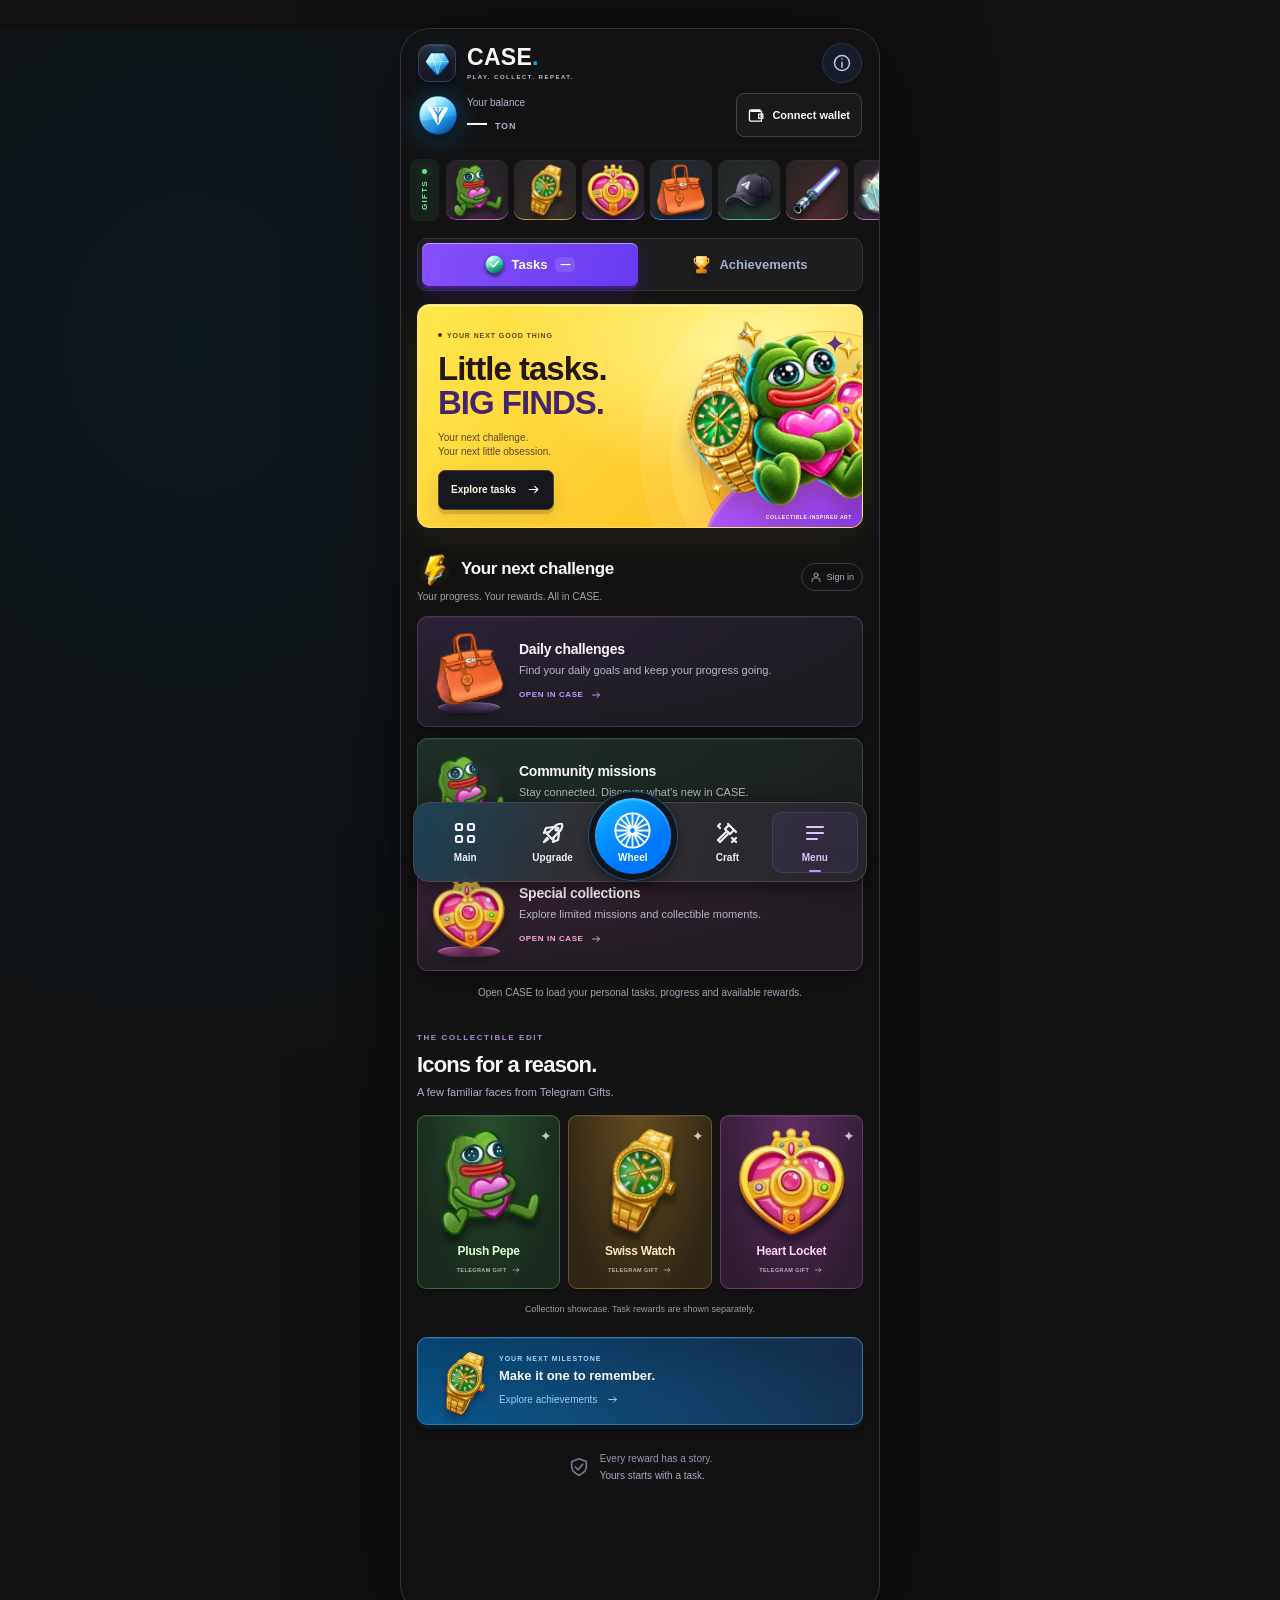
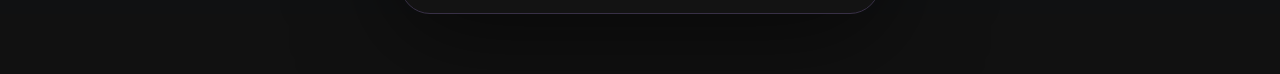
==== commit 369ca6d9: "Bump-asset-version-to-7 The v6 query was reused for the TON change, so browsers that had already loa" ====
--- a/embed.html
+++ b/embed.html
@@ -1,2 +1,2 @@
 <!doctype html>
-<html lang="en"><head><meta charset="utf-8"><meta name="viewport" content="width=device-width, initial-scale=1, viewport-fit=cover"><meta name="theme-color" content="#070b15"><meta name="color-scheme" content="dark"><title>CASE — Tasks & Rewards</title><meta name="description" content="Explore CASE tasks, achievements and Telegram collectibles. Open CASE to see your personal progress and rewards."><link rel="icon" href="assets/favicon-v2.svg" type="image/svg+xml"><link rel="stylesheet" href="styles.css?v=6"></head><body><a class="skip-link" href="#tasks-content">Skip to rewards</a><div id="case-tasks-root"></div><!-- The CASE host provides window.CASE_TASKS_HOST before this module starts. --><script type="module" src="scripts/main.js?v=6"></script><noscript><p class="no-script">Please enable JavaScript to open your rewards.</p></noscript></body></html>+<html lang="en"><head><meta charset="utf-8"><meta name="viewport" content="width=device-width, initial-scale=1, viewport-fit=cover"><meta name="theme-color" content="#070b15"><meta name="color-scheme" content="dark"><title>CASE — Tasks & Rewards</title><meta name="description" content="Explore CASE tasks, achievements and Telegram collectibles. Open CASE to see your personal progress and rewards."><link rel="icon" href="assets/favicon-v2.svg" type="image/svg+xml"><link rel="stylesheet" href="styles.css?v=7"></head><body><a class="skip-link" href="#tasks-content">Skip to rewards</a><div id="case-tasks-root"></div><!-- The CASE host provides window.CASE_TASKS_HOST before this module starts. --><script type="module" src="scripts/main.js?v=7"></script><noscript><p class="no-script">Please enable JavaScript to open your rewards.</p></noscript></body></html>
--- a/styles.css
+++ b/styles.css
@@ -89,7 +89,7 @@
 .journey-dots{margin-left:0;gap:5px}
 .journey-dots>span{width:17px;height:8px;border-radius:4px;background:linear-gradient(#2b2832,#1a181f);box-shadow:inset 0 1px 2px #000000a6,inset 0 -1px 0 #ffffff0d}
 .journey-dots>span.done{background:linear-gradient(#ffe68d,#ffae1f);box-shadow:inset 0 1px 0 #fff7d3,0 0 11px #ffae1f8c,0 1px 2px #000000a6}
-.journey-pct{font-size:11px;font-weight:800;color:#ffcf5a;font-variant-numeric:tabular-nums;min-width:29px;text-align:right}
+.journey-pct{font-size:11px;font-weight:800;color:#8fd2ff;font-variant-numeric:tabular-nums;min-width:29px;text-align:right}
 .journey-full .journey-pct{color:#7df0c6}
 .filter-bar{position:sticky;top:0;z-index:7;gap:6px;margin:0 -12px;padding:10px 12px;background:linear-gradient(#131313f5,#131313e6 62%,#13131300);backdrop-filter:blur(10px);-webkit-backdrop-filter:blur(10px)}
 .filter-bar button{position:relative;flex:1;min-width:0;gap:7px;padding:9px 7px;min-height:44px;border-radius:12px;background:linear-gradient(170deg,#272530,#1a191f);border:1px solid #3b3844;color:#a9a7b6;font-weight:700;box-shadow:inset 0 1px 0 #ffffff12,0 3px 0 #0d0c10,0 5px 12px #0000005c;transition:transform .14s,box-shadow .14s,background .18s,color .18s,border-color .18s}
@@ -99,14 +99,19 @@
 .chip-art{display:grid;place-items:center;width:20px;height:20px;flex-shrink:0}
 .chip-art .i3d{width:20px;height:20px;filter:drop-shadow(0 2px 2px #000000a6)}
 .filter-bar button>.chip-label{background:none;padding:0;border-radius:0;letter-spacing:-.1px;font-size:11px;font-weight:700;color:inherit;min-width:0;overflow:hidden;text-overflow:ellipsis;white-space:nowrap}
-.filter-bar button>.chip-count{position:absolute;top:-6px;right:-4px;padding:2px 5px;min-width:17px;border-radius:7px;background:linear-gradient(#ff6aa8,#e0327c);border:1px solid #ffa8ca;color:#fff;font-size:9px;font-weight:800;line-height:1.2;box-shadow:0 2px 6px #00000080}
-.filter-bar button[aria-pressed=true]>.chip-count{background:linear-gradient(#ffe68d,#ffae1f);border-color:#fff3c6;color:#4a2c02}
+.filter-bar button>.chip-count{position:absolute;top:-6px;right:-4px;padding:2px 5px;min-width:17px;border-radius:7px;background:#14131a;border:1px solid rgba(var(--chip-rgb,141,95,255),.75);color:rgb(var(--chip-rgb,141,95,255));font-size:9px;font-weight:800;line-height:1.2;box-shadow:0 2px 6px #00000080}
+.filter-bar button[data-filter=all]{--chip-rgb:196,210,236}
+.filter-bar button[data-filter=daily]{--chip-rgb:62,168,255}
+.filter-bar button[data-filter=limited]{--chip-rgb:141,95,255}
+.filter-bar button[data-filter=social]{--chip-rgb:47,214,198}
+.filter-bar button:focus-visible{outline:2px solid #ffffffa6;outline-offset:2px}
+.filter-bar button[aria-pressed=true]>.chip-count{background:#ffffff;border-color:#ffffff;color:#3d1f8f;box-shadow:0 2px 8px #00000073}
 .group-heading h2{gap:10px}
 .heading-mark{display:grid;place-items:center;width:34px;height:34px;flex-shrink:0;border-radius:11px;background:linear-gradient(165deg,#272530,#17161c);border:1px solid #3d3a48;box-shadow:inset 0 1px 0 #ffffff14,0 4px 10px #00000073}
 .heading-mark .i3d{width:24px;height:24px;filter:drop-shadow(0 2px 3px #000000a6)}
-.group-daily .heading-mark{background:linear-gradient(165deg,#342b17,#1a1710);border-color:#6d5020;box-shadow:inset 0 1px 0 #ffd77a3d,0 4px 10px #00000073,0 0 20px #ffae1f2b}
-.group-limited .heading-mark{background:linear-gradient(165deg,#331b2a,#1a1017);border-color:#7c3663;box-shadow:inset 0 1px 0 #ffa8d63d,0 4px 10px #00000073,0 0 20px #ff57b42b}
-.group-social .heading-mark{background:linear-gradient(165deg,#15302a,#0f1a17);border-color:#236b57;box-shadow:inset 0 1px 0 #7df0c63d,0 4px 10px #00000073,0 0 20px #2fd6a22b}
+.group-daily .heading-mark{background:linear-gradient(165deg,#14293c,#0f1720);border-color:#215b8c;box-shadow:inset 0 1px 0 #9fd6ff3d,0 4px 10px #00000073,0 0 20px #3ea8ff2b}
+.group-limited .heading-mark{background:linear-gradient(165deg,#241a3d,#141019);border-color:#5b3bab;box-shadow:inset 0 1px 0 #cbabff3d,0 4px 10px #00000073,0 0 20px #8d5fff2b}
+.group-social .heading-mark{background:linear-gradient(165deg,#0f302e,#0d1a19);border-color:#1a6f68;box-shadow:inset 0 1px 0 #8ef0e63d,0 4px 10px #00000073,0 0 20px #2fd6c62b}
 .task-card{border-radius:12px;box-shadow:inset 0 1px 0 #ffffff0d,0 4px 0 #0d0c10,0 10px 22px #00000059;transition:transform .16s,border-color .18s,box-shadow .18s,background .18s}
 .task-card:before{content:"";position:absolute;left:14px;right:14px;top:0;height:1px;background:linear-gradient(90deg,transparent,#ffffff30,transparent);pointer-events:none}
 .task-card:hover{transform:translateY(-2px);box-shadow:inset 0 1px 0 #ffffff17,0 6px 0 #0d0c10,0 14px 28px #00000073}
@@ -151,7 +156,7 @@
 .state-panel .i3d{width:54px;height:54px;margin:0 auto 10px}
 .achievement-card{box-shadow:inset 0 1px 0 #ffffff0d,0 4px 0 #0d0c10,0 10px 22px #00000059;transition:transform .16s,box-shadow .16s,border-color .18s}
 .achievement-card:hover{transform:translateY(-2px);box-shadow:inset 0 1px 0 #ffffff17,0 6px 0 #0d0c10,0 14px 28px #00000073}
-.achievement-card.unlocked{box-shadow:inset 0 1px 0 #ffe9a82e,0 4px 0 #1a1408,0 10px 26px #7a5a1233}
+.achievement-card.unlocked{box-shadow:inset 0 1px 0 #a9d8ff2e,0 4px 0 #0a1420,0 10px 26px #1a5f9e33}
 .achievement-art{position:relative}
 .achievement-art:after{content:"";position:absolute;left:50%;bottom:6px;width:62px;height:12px;transform:translateX(-50%);border-radius:50%;background:radial-gradient(ellipse,#00000099,transparent 70%);pointer-events:none}
 .achievement-button{transition:transform .12s,background .18s}
@@ -163,3 +168,59 @@
 @media(prefers-reduced-motion:reduce){.sheet-beam,.claim-btn:after,.sheet-hero .detail-art,.journey-icon:before,.journey-icon .art3d{animation:none}}
 @media(max-width:430px){.filter-bar button{gap:5px;padding:9px 6px}.chip-art,.chip-art .i3d{width:18px;height:18px}}
 @media(max-width:359px){.filter-bar button{gap:4px;padding:9px 5px}.filter-bar button>.chip-label{font-size:10px}.chip-art,.chip-art .i3d{width:17px;height:17px}.journey-icon{width:46px;height:46px}.journey-icon .art3d{width:50px;height:50px}}
+
+/* v7 task grid: two columns, the collectible leads, the action wraps the
+   bottom of the card in the tone of its category. */
+.task-card{--tone:#3ea8ff;--tone-rgb:62,168,255;--tone-deep:#0b4f94;--tone-lite:#b4e0ff;--tone-ink:#fff;--tone-a:#3ea8ff;--tone-b:#0b4f94}
+.cat-daily{--tone:#3ea8ff;--tone-rgb:62,168,255;--tone-deep:#0b4f94;--tone-lite:#b4e0ff;--tone-a:#3ea8ff;--tone-b:#0b4f94}
+.cat-limited{--tone:#8d5fff;--tone-rgb:141,95,255;--tone-deep:#3f1da4;--tone-lite:#cbabff;--tone-a:#8d5fff;--tone-b:#3f1da4}
+.cat-social{--tone:#2fd6c6;--tone-rgb:47,214,198;--tone-deep:#0a5e58;--tone-lite:#a8f2ea;--tone-ink:#032b33;--tone-a:#63e2f2;--tone-b:#1595b0}
+.task-card.ready{--tone:#3ccb9d;--tone-rgb:60,203,157;--tone-deep:#0c5b45;--tone-lite:#a9f5da;--tone-ink:#062b21;--tone-a:#7cf0c4;--tone-b:#34b58c}
+.task-list{display:grid;grid-template-columns:repeat(2,minmax(0,1fr));gap:9px;align-items:stretch}
+.task-card{display:flex;flex-direction:column;gap:0;padding:0;grid-template-columns:none;grid-template-areas:none;position:relative;overflow:hidden;border-radius:12px;border:1px solid rgba(var(--tone-rgb),.26);background:linear-gradient(180deg,#242229,#1a191f 52%,rgba(var(--tone-rgb),.09));box-shadow:inset 0 1px 0 #ffffff0f,0 4px 0 #0d0c10,0 10px 22px #00000059}
+.task-card:hover{border-color:rgba(var(--tone-rgb),.5);background:linear-gradient(180deg,#2a2730,#1d1c23 52%,rgba(var(--tone-rgb),.14))}
+.task-card:after{content:"";position:absolute;left:0;right:0;bottom:0;height:104px;background:linear-gradient(transparent,rgba(var(--tone-rgb),.2));pointer-events:none}
+.task-card.limited-card,.task-card.ready{background:linear-gradient(180deg,#242229,#1a191f 52%,rgba(var(--tone-rgb),.09))}
+.task-art{order:1;position:relative;display:grid;place-items:center;width:100%;height:126px;padding:0;border:0;border-radius:0;background:linear-gradient(#221f28,#191820);box-shadow:none;transform:none}
+.task-art:before{content:"";position:absolute;inset:0;border-radius:0;background:radial-gradient(ellipse at 50% 106%,rgba(var(--tone-rgb),.4),transparent 64%)}
+.art-shelf{position:absolute;z-index:1;bottom:12px;width:76px;height:14px;border-radius:50%;background:radial-gradient(ellipse at 50% 34%,rgba(var(--tone-rgb),.62),transparent 66%)}
+.task-art>img{position:relative;z-index:2;width:104px;height:104px;object-fit:contain;filter:drop-shadow(0 9px 7px #000000a6);transition:transform .25s}
+.task-art:hover>img{transform:translateY(-5px) rotate(-4deg) scale(1.04)}
+.task-card .task-art .reward-pill{position:absolute;z-index:3;top:8px;left:8px;gap:3px;padding:3px 6px;border-radius:7px;font-size:11px;line-height:1;background:linear-gradient(#1c344b,#13213a);border:1px solid rgba(var(--tone-rgb),.5);color:#8fe3ff;box-shadow:0 3px 8px #00000080}
+.task-card .task-art .reward-pill .i3d{width:13px;height:13px}
+.task-card .task-art .reward-pill small{font-size:6.5px;margin-left:1px}
+.task-art .featured-tag{position:absolute;z-index:3;top:8px;right:8px;margin:0;padding:3px 5px;background:linear-gradient(#b48aff,#6d3ae0);color:#fff;border:1px solid #cbabff66;box-shadow:0 3px 8px #00000080}
+.task-info{order:2;position:relative;z-index:1;padding:10px 10px 0;min-width:0}
+.task-info h3{font-size:13px;line-height:1.28;letter-spacing:-.2px}
+.task-info h3 button{min-height:0}
+.task-info p{font-size:10.5px;line-height:1.42;margin:4px 0 0;max-width:none;color:#a7a9b8;display:-webkit-box;-webkit-line-clamp:2;-webkit-box-orient:vertical;overflow:hidden}
+.task-progress{order:3;position:relative;z-index:1;padding:9px 10px 0;align-self:auto}
+.status-label{font-size:9.5px;margin-bottom:5px}
+.status-label strong{font-size:9.5px;color:var(--tone-lite)}
+.task-card .progress-track>span{background:linear-gradient(90deg,var(--tone-deep),var(--tone));box-shadow:0 0 9px rgba(var(--tone-rgb),.55)}
+.task-action{order:4;position:relative;z-index:1;margin-top:auto;padding:9px 10px 10px;align-self:stretch}
+.task-action button{display:flex;width:100%;gap:6px;min-height:40px;padding:10px 8px;border-radius:9px;font-size:11px}
+.task-action .task-btn{color:var(--tone-ink,#fff);background:linear-gradient(162deg,var(--tone-a),var(--tone-b));border:1px solid rgba(255,255,255,.3);box-shadow:inset 0 1px 0 #ffffff4d,0 3px 0 #00000059,0 6px 14px #0000005c}
+.task-action .task-btn:hover{background:linear-gradient(162deg,var(--tone-lite),var(--tone-a))}
+.task-action .claim-btn{background:linear-gradient(162deg,#8dfbcd,#25b184);color:#042a1f;border:1px solid #c6ffe9;box-shadow:inset 0 1px 0 #e6fff6,0 3px 0 #0c4736,0 6px 16px #00000066,0 0 22px #3ccb9d59}
+.task-card.is-complete{opacity:.82}
+.task-card.is-complete .task-art>img{filter:drop-shadow(0 9px 7px #000000a6) saturate(.55)}
+.task-group{margin-bottom:4px}
+.group-heading{margin:18px 0 10px}
+@media(max-width:359px){.task-art{height:112px}.task-art>img{width:92px;height:92px}.task-info{padding:9px 8px 0}.task-progress{padding:8px 8px 0}.task-action{padding:8px}.task-info h3{font-size:12px}.task-info p{font-size:10px}}
+/* a lone task in a group takes the full width as a feature card */
+.task-list.solo{grid-template-columns:minmax(0,1fr)}
+.task-list.solo .task-card{display:grid;grid-template-columns:146px minmax(0,1fr);grid-template-rows:auto 1fr auto;grid-template-areas:"art info" "art progress" "act act"}
+.task-list.solo .task-art{grid-area:art;height:auto;align-self:stretch;min-height:160px}
+.task-list.solo .task-art>img{width:118px;height:118px}
+.task-list.solo .task-info{grid-area:info;padding:13px 13px 0}
+.task-list.solo .task-info h3{font-size:15px}
+.task-list.solo .task-info p{font-size:11px;-webkit-line-clamp:3}
+.task-list.solo .task-progress{grid-area:progress;align-self:end;padding:10px 13px 0}
+.task-list.solo .task-action{grid-area:act;padding:11px 13px 13px}
+.task-list.solo .task-card:after{height:88px}
+/* TON mark: the coin carries its own body, so the plate steps back */
+.token-token{background:none;border:0;box-shadow:none;width:40px;height:40px;overflow:visible}
+.token-token .i3d{width:40px;height:40px;filter:drop-shadow(0 4px 6px #000000a6) drop-shadow(0 0 12px #1e9cf066)}
+.reward-pill .i3d,.task-card .task-art .reward-pill .i3d{width:15px;height:15px}
+.detail-reward .i3d{width:26px;height:26px}
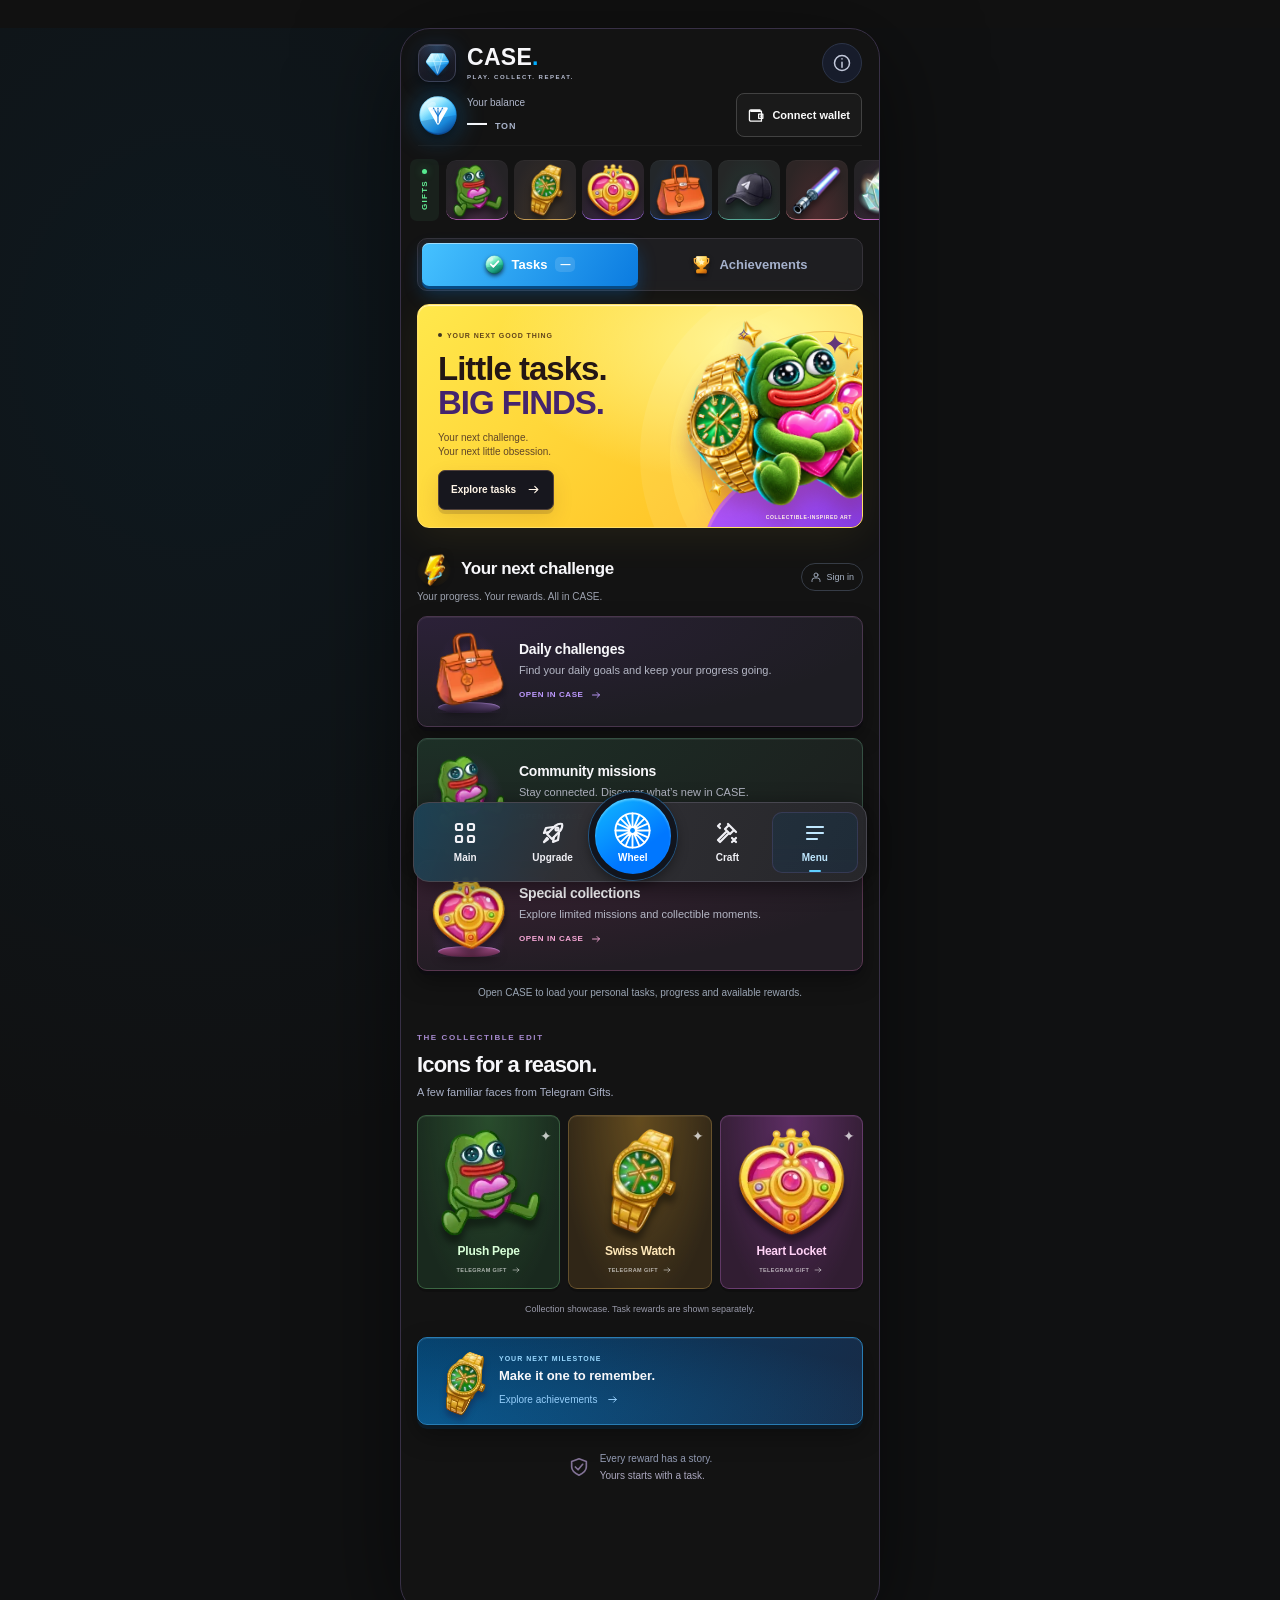
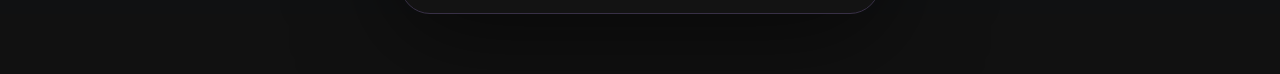
==== commit 7896ea6d: "Bump-asset-version-to-8 Ships the blue palette and the TON mark past caches that already hold v7.  C" ====
--- a/embed.html
+++ b/embed.html
@@ -1,2 +1,2 @@
 <!doctype html>
-<html lang="en"><head><meta charset="utf-8"><meta name="viewport" content="width=device-width, initial-scale=1, viewport-fit=cover"><meta name="theme-color" content="#070b15"><meta name="color-scheme" content="dark"><title>CASE — Tasks & Rewards</title><meta name="description" content="Explore CASE tasks, achievements and Telegram collectibles. Open CASE to see your personal progress and rewards."><link rel="icon" href="assets/favicon-v2.svg" type="image/svg+xml"><link rel="stylesheet" href="styles.css?v=7"></head><body><a class="skip-link" href="#tasks-content">Skip to rewards</a><div id="case-tasks-root"></div><!-- The CASE host provides window.CASE_TASKS_HOST before this module starts. --><script type="module" src="scripts/main.js?v=7"></script><noscript><p class="no-script">Please enable JavaScript to open your rewards.</p></noscript></body></html>+<html lang="en"><head><meta charset="utf-8"><meta name="viewport" content="width=device-width, initial-scale=1, viewport-fit=cover"><meta name="theme-color" content="#070b15"><meta name="color-scheme" content="dark"><title>CASE — Tasks & Rewards</title><meta name="description" content="Explore CASE tasks, achievements and Telegram collectibles. Open CASE to see your personal progress and rewards."><link rel="icon" href="assets/favicon-v2.svg" type="image/svg+xml"><link rel="stylesheet" href="styles.css?v=8"></head><body><a class="skip-link" href="#tasks-content">Skip to rewards</a><div id="case-tasks-root"></div><!-- The CASE host provides window.CASE_TASKS_HOST before this module starts. --><script type="module" src="scripts/main.js?v=8"></script><noscript><p class="no-script">Please enable JavaScript to open your rewards.</p></noscript></body></html>
--- a/styles.css
+++ b/styles.css
@@ -224,3 +224,39 @@
 .token-token .i3d{width:40px;height:40px;filter:drop-shadow(0 4px 6px #000000a6) drop-shadow(0 0 12px #1e9cf066)}
 .reward-pill .i3d,.task-card .task-art .reward-pill .i3d{width:15px;height:15px}
 .detail-reward .i3d{width:26px;height:26px}
+
+/* v8: CASE blue is the primary accent. Violet stays only where a second
+   tier is genuinely needed (limited editions), shifted towards indigo so
+   the whole page reads blue. */
+.main-tabs>button[aria-selected=true]{background:linear-gradient(120deg,#46c2ff,#0b7be0);box-shadow:inset 0 1px 0 #cdeeffa8,0 3px 0 #054a86,0 8px 18px #0b7be04d}
+.filter-bar button[aria-pressed=true]{background:linear-gradient(170deg,#46c2ff,#0b78dc);border-color:#7ad6ff;color:#fff;box-shadow:inset 0 1px 0 #d6f2ffa6,0 3px 0 #054a86,0 8px 18px #0b7be052}
+.filter-bar button[aria-pressed=true]>.chip-count{background:#fff;border-color:#fff;color:#075a9e}
+.filter-bar button[data-filter=daily]{--chip-rgb:47,168,255}
+.filter-bar button[data-filter=limited]{--chip-rgb:126,140,255}
+.task-card{--tone:#2fa8ff;--tone-rgb:47,168,255;--tone-deep:#064a8c;--tone-lite:#ade0ff;--tone-a:#46c2ff;--tone-b:#0b6ec4}
+.cat-daily{--tone:#2fa8ff;--tone-rgb:47,168,255;--tone-deep:#064a8c;--tone-lite:#ade0ff;--tone-a:#46c2ff;--tone-b:#0b6ec4}
+.cat-limited{--tone:#6e7bff;--tone-rgb:110,123,255;--tone-deep:#252c9e;--tone-lite:#c3cbff;--tone-a:#7d8bff;--tone-b:#2c33ab}
+.cat-social{--tone:#2fd0e6;--tone-rgb:47,208,230;--tone-deep:#075a68;--tone-lite:#a9eef8;--tone-ink:#032a31;--tone-a:#63e2f2;--tone-b:#1595b0}
+.task-card.ready{--tone:#3ccb9d;--tone-rgb:60,203,157;--tone-deep:#0c5b45;--tone-lite:#a9f5da;--tone-ink:#062b21;--tone-a:#8dfbcd;--tone-b:#25b184}
+.group-limited .heading-mark{background:linear-gradient(165deg,#1a1f45,#101220);border-color:#3f47a8;box-shadow:inset 0 1px 0 #c3cbff3d,0 4px 10px #00000073,0 0 20px #5b72ff2b}
+.task-art .featured-tag{background:linear-gradient(#5fd4ff,#0d82d8);color:#fff;border:1px solid #a7e5ff66}
+.journey-pct{color:#7fd3ff}
+.primary-btn{background:linear-gradient(162deg,#46c2ff,#0b6ec4);border:1px solid #8fdcff59;box-shadow:inset 0 1px 0 #ffffff4d,0 3px 0 #054a86,0 6px 14px #0000005c}
+.primary-btn:hover{background:linear-gradient(162deg,#5fd0ff,#1180da)}
+.progress-track>span{background:linear-gradient(90deg,#0b6ec4,#46c2ff);box-shadow:0 0 10px #2fa8ff7a}
+.achievement-progress .progress-track>span{background:linear-gradient(90deg,#1180da,#7fd3ff)}
+.achievement-card{border-color:#2a3a51;background:radial-gradient(ellipse at 50% 0,#12365925,transparent 60%),#1c1f26}
+.achievement-card.unlocked{border-color:#2f6fa8}
+.sheet{background:radial-gradient(ellipse at 50% 0,#14304d 0,transparent 70%),#141522}
+.sheet-hero{border-color:#2f4362;background:radial-gradient(ellipse at 50% 122%,#17324f,transparent 68%),linear-gradient(#1b1e28,#141520)}
+.sheet-halo{background:radial-gradient(circle,#2fa8ff5c,#2fa8ff00 66%)}
+.sheet-plinth{background:radial-gradient(ellipse at 50% 32%,#ffffff33,transparent 62%),linear-gradient(#2c72b4,#123049)}
+.sheet-hero.hero-limited{border-color:#3d45a0;background:radial-gradient(ellipse at 50% 122%,#1e2352,transparent 68%),linear-gradient(#1c1d2c,#13141f)}
+.sheet-hero.hero-limited .sheet-halo{background:radial-gradient(circle,#6e7bff5c,#6e7bff00 66%)}
+.sheet-hero.hero-limited .sheet-plinth{background:radial-gradient(ellipse at 50% 32%,#ffffff33,transparent 62%),linear-gradient(#4954c4,#1b1f5e)}
+.detail-eyebrow{color:#9fd3f5}
+.menu-grid button:first-child{background:linear-gradient(165deg,#123c5e,#0d1e2e);border-color:#2f8ccf;box-shadow:inset 0 1px 0 #a9e4ff33,0 4px 0 #0a1a26,0 8px 18px #0b7be03d;color:#bfe7ff}
+.app-nav button[aria-current=page],.case-original-nav button:last-child{color:#bfe7ff}
+@media(max-width:480px){.filter-bar button[data-filter=all]{--chip-rgb:196,214,236}}
+.app-nav button:last-child{background:#0f3e5f44}
+.app-nav button:last-child>i{background:#5fd0ff}
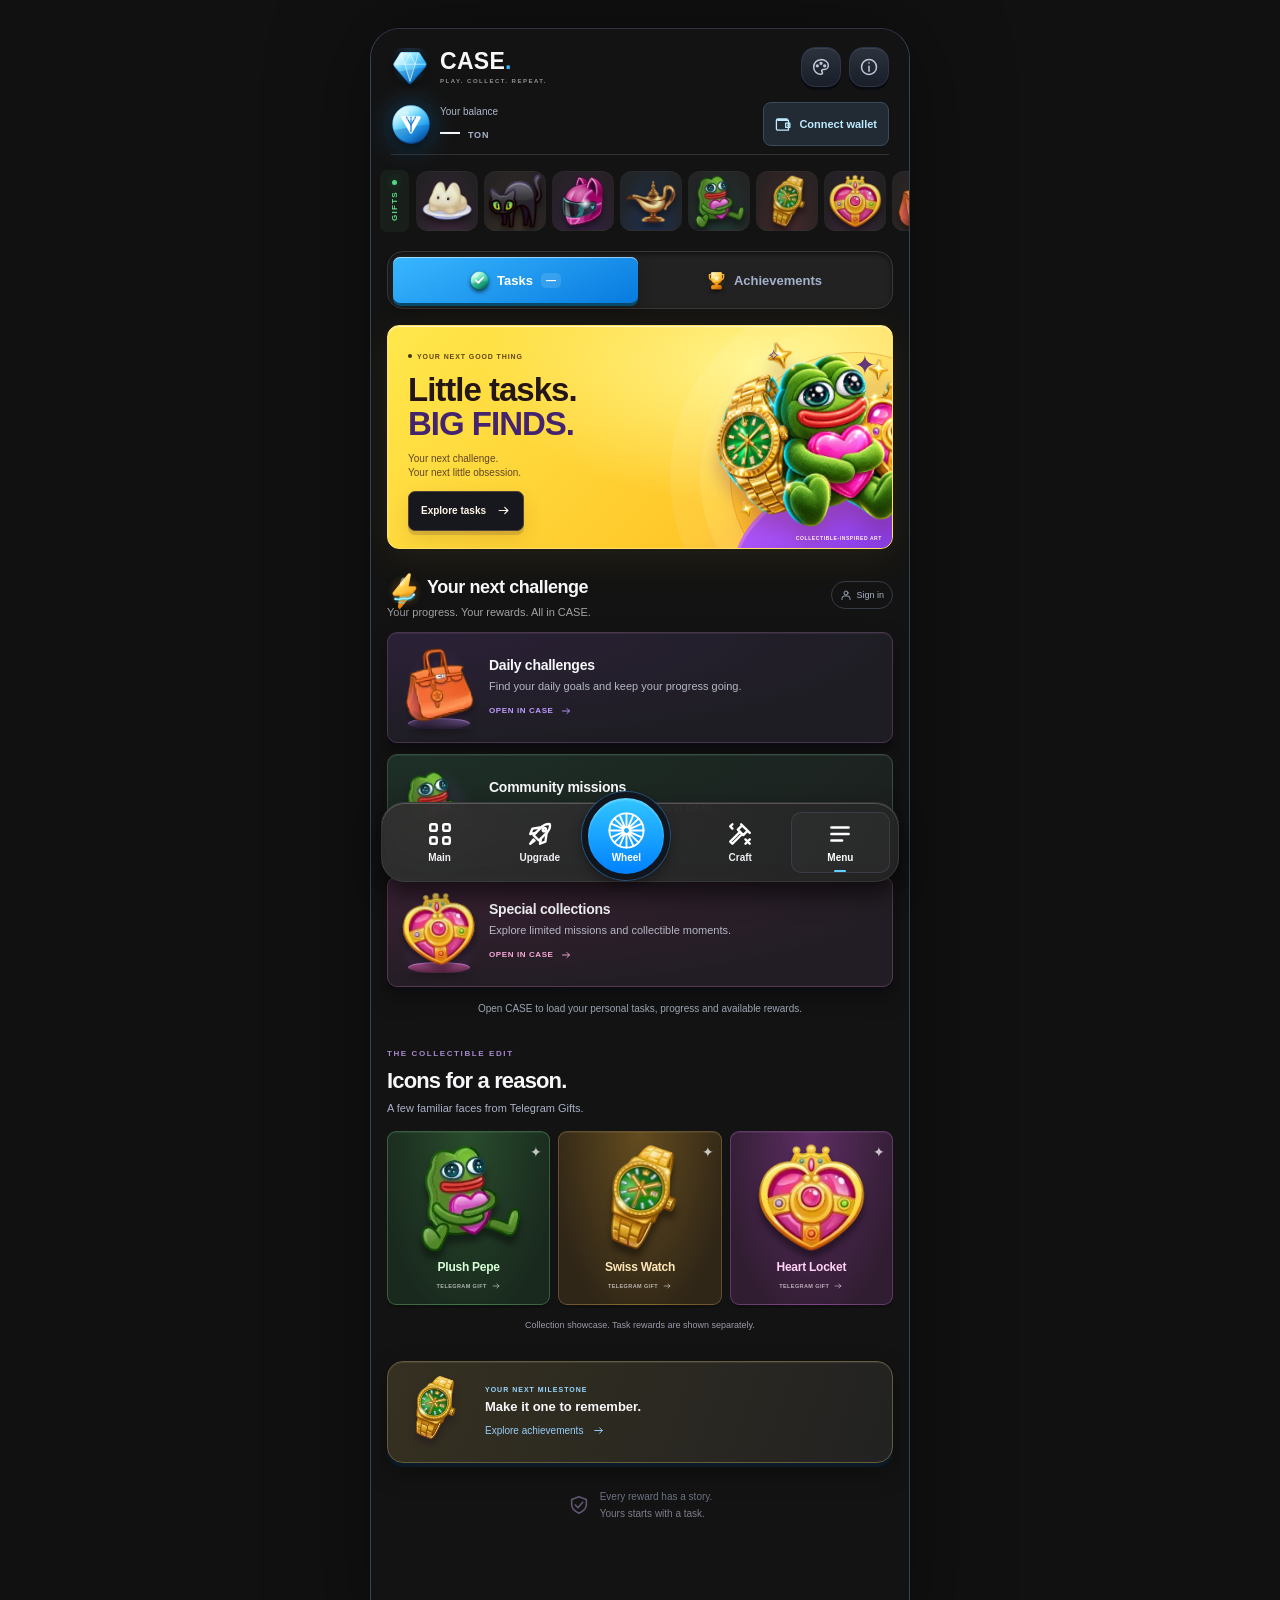
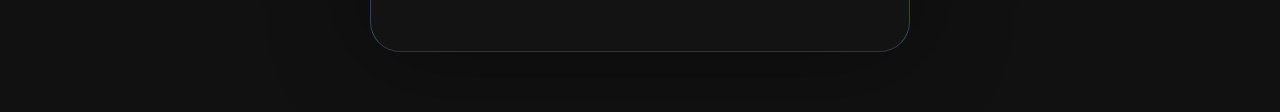
==== commit 9fefa04f: "Publish-v12-NFT-gifts-with-restored-yellow-hero Deploy the local v11 NFT gifts build to GitHub Pages" ====
--- a/embed.html
+++ b/embed.html
@@ -1,2 +1,2 @@
 <!doctype html>
-<html lang="en"><head><meta charset="utf-8"><meta name="viewport" content="width=device-width, initial-scale=1, viewport-fit=cover"><meta name="theme-color" content="#070b15"><meta name="color-scheme" content="dark"><title>CASE — Tasks & Rewards</title><meta name="description" content="Explore CASE tasks, achievements and Telegram collectibles. Open CASE to see your personal progress and rewards."><link rel="icon" href="assets/favicon-v2.svg" type="image/svg+xml"><link rel="stylesheet" href="styles.css?v=8"></head><body><a class="skip-link" href="#tasks-content">Skip to rewards</a><div id="case-tasks-root"></div><!-- The CASE host provides window.CASE_TASKS_HOST before this module starts. --><script type="module" src="scripts/main.js?v=8"></script><noscript><p class="no-script">Please enable JavaScript to open your rewards.</p></noscript></body></html>+<html lang="en"><head><meta charset="utf-8"><meta name="viewport" content="width=device-width, initial-scale=1, viewport-fit=cover"><meta name="theme-color" content="#070b15"><meta name="color-scheme" content="dark"><title>CASE — Tasks & Rewards</title><meta name="description" content="Explore CASE tasks, achievements and Telegram collectibles. Open CASE to see your personal progress and rewards."><link rel="icon" href="assets/favicon-v2.svg" type="image/svg+xml"><link rel="stylesheet" href="styles.css?v=12"><link rel="stylesheet" href="mission.css?v=12"><link rel="stylesheet" href="nft.css?v=12"></head><body><a class="skip-link" href="#tasks-content">Skip to rewards</a><div id="case-tasks-root"></div><!-- The CASE host provides window.CASE_TASKS_HOST before this module starts. --><script type="module" src="scripts/main.js?v=12"></script><noscript><p class="no-script">Please enable JavaScript to open your rewards.</p></noscript></body></html>
--- a/mission.css
+++ b/mission.css
@@ -0,0 +1,30 @@
+/* CASE Mission Collection */
+:root{font-family:Inter,"Segoe UI",Arial,sans-serif;background:#0b0e12;color:#f4f7fb}
+body{background:radial-gradient(ellipse at 50% 0,#172939,transparent 55%),#0b0e12}
+.case-app{--accent:#43bcff;--accent-deep:#087acf;--accent-rgb:67,188,255;max-width:540px;background:radial-gradient(ellipse at 80% 0,#16314666,transparent 35%),#101318}
+.artifact{display:inline-block;flex-shrink:0;width:28px;height:28px;background-image:url('./assets/mission-atlas.png');background-size:400% 400%;background-position:var(--sprite-x) var(--sprite-y);background-repeat:no-repeat;vertical-align:middle;filter:drop-shadow(0 4px 3px #0006)}
+.app-header{padding:18px 20px 15px}.brand-mark .artifact{width:42px;height:42px}.brand-dot{color:var(--accent)}.brand small{color:#8d9eac}.header-actions{display:flex;gap:8px}.icon-btn{border-radius:14px;background:linear-gradient(#2c333e,#191e27);box-shadow:inset 0 1px #ffffff15,0 3px 0 #080c11}
+.balance-bar{margin:0 20px 12px}.topup-btn{background:linear-gradient(#233d50,#172b3c);border-color:#3a596b;color:#bceaff}.token-token .artifact{width:38px;height:38px}
+.gift-ticker{opacity:.92}.gift-tile{border-radius:12px}.main-tabs{margin:16px 0;border-radius:16px;background:#171d24;border-color:#323c48;padding:5px;box-shadow:inset 0 2px 5px #0008}.main-tabs>button{font-size:13px;min-height:46px}.main-tabs>button .artifact{width:27px;height:27px}.main-tabs>button[aria-selected=true]{background:linear-gradient(155deg,var(--accent),var(--accent-deep));box-shadow:inset 0 1px #ffffff88,0 3px 0 #07496a,0 7px 14px #0004;color:#fff}
+
+
+
+.journey{margin:20px 0 8px;padding:12px;background:linear-gradient(#252b33,#1a2028);border:1px solid #35404e;border-radius:14px;box-shadow:inset 0 1px #ffffff12,0 3px 0 #080c12;gap:8px}.journey-icon{width:44px;height:44px;background:none;box-shadow:none;border:0}.journey-icon .artifact{width:44px;height:44px}.journey strong{font-size:12px}.journey small{font-size:10px}.journey-meter{min-width:60px}.journey-dots{gap:3px}.journey-dots>span{width:7px;height:7px;border-radius:50%;background:#424d5a}.journey-pct{color:var(--accent);font-size:12px}
+.filter-bar{position:relative;top:auto;background:none;backdrop-filter:none;padding:10px 0 3px;gap:6px}.filter-bar button{padding:8px 5px;gap:4px;border-radius:11px;background:linear-gradient(#252c35,#1b2129);border:1px solid #35404d;box-shadow:inset 0 1px #ffffff10,0 3px 0 #0a0d13;min-height:44px}.filter-bar button .chip-art,.chip-art .artifact{width:23px;height:23px}.filter-bar button>.chip-label{font-size:11px}.filter-bar button>.chip-count{font-size:9px;background:#0d141ccc;color:#b9cfdf;border:0;padding:2px 4px}.filter-bar button[aria-pressed=true]{background:linear-gradient(155deg,var(--accent),var(--accent-deep));border-color:#a5e0ff66;box-shadow:inset 0 1px #ffffff70,0 3px 0 #06486e;color:white}.filter-bar button[aria-pressed=true]>.chip-count{background:#ffffffd9;color:#15485b}
+.group-heading{margin:24px 0 13px}.heading-mark{background:none!important;border:0!important;box-shadow:none!important;width:30px;height:30px}.heading-mark .artifact{width:30px;height:30px}.group-heading h2{font-size:18px;letter-spacing:-.45px}.group-heading p{font-size:11px;color:#92a2b2;margin-top:3px}.time-pill{font-size:10px;border-radius:9px;background:#1b222b;border-color:#35404a}
+.task-list{gap:13px}.task-card{border-radius:19px;background:linear-gradient(145deg,#2d333c,#1e252f);border:1px solid #46505d;box-shadow:inset 0 1px #ffffff1f,0 5px 0 #080d13,0 12px 22px #0006;transition:transform .25s,border-color .25s}.task-card:hover{transform:translateY(-3px);border-color:var(--tone);background:linear-gradient(145deg,#313b48,#202b36)}.task-card:after{height:80px;opacity:.6}.task-card.limited-card,.task-card.ready{background:linear-gradient(145deg,#2b323f,#1c2531)}
+.task-art{height:165px;background:radial-gradient(ellipse at 50% 85%,rgba(var(--tone-rgb),.20),transparent 70%),linear-gradient(150deg,#1b2631,#12191f);border-radius:18px 18px 38px 18px;isolation:isolate;overflow:hidden}.task-art:before{background:linear-gradient(90deg,#91bbde09 1px,transparent 1px),linear-gradient(#91bbde09 1px,transparent 1px);background-size:24px 24px;mask-image:linear-gradient(transparent,#000);inset:0}.task-art>.mission-art{width:128px;height:128px;z-index:2;margin-top:20px;filter:drop-shadow(0 15px 9px #000a);transition:transform .35s}.task-art:hover>.mission-art{transform:translateY(-7px) rotate(-5deg) scale(1.04)}.art-shelf{bottom:10px;width:95px;height:18px;box-shadow:0 8px 16px #0005;background:radial-gradient(ellipse,rgba(var(--tone-rgb),.55),transparent 70%)}
+.task-card .task-art .reward-pill{top:10px;left:10px;border-radius:8px;background:linear-gradient(#253f54ee,#142334ee);padding:4px 6px;font-size:11px;border-color:#5a94b077;box-shadow:inset 0 1px #ffffff20,0 3px 6px #0007;gap:3px}.reward-pill .artifact,.task-card .task-art .reward-pill .artifact{width:18px;height:18px}.task-art .featured-tag{top:auto;bottom:7px;right:7px;font-size:7px;background:#1a5474;letter-spacing:.8px;padding:4px 6px}
+.task-info{padding:13px 12px 0}.task-info h3{font-size:14px;line-height:1.3;letter-spacing:-.3px}.task-info p{font-size:11px;line-height:1.5;color:#aab8c6;margin-top:6px;min-height:33px}.task-progress{padding:12px 12px 0}.status-label{font-size:9px;color:#98adbd}.progress-track{height:5px;background:#0c121b;box-shadow:inset 0 1px 2px #000b;border:0}.task-action{padding:13px 10px 11px}.task-action button{min-height:43px;border-radius:10px;font-size:11px;box-shadow:inset 0 1px #ffffff66,0 4px 0 #073e64,0 6px 10px #0006}.task-action button svg{width:14px;height:14px}.cat-limited{--tone:#809bff;--tone-rgb:128,155,255;--tone-a:#879ef9;--tone-b:#3a57b2;--tone-deep:#283980;--tone-lite:#d4dcff}.cat-social{--tone-ink:#062e39}
+.discovery-banner{margin-top:28px;border-radius:16px;background:linear-gradient(110deg,#18303a,#142129);border-color:#416371}.discovery-art .artifact{width:90px;height:90px}.content-footer{opacity:.7}.achievement-art .artifact{width:108px;height:108px}.achievement-intro .artifact{width:110px;height:110px}.achievement-card{border-radius:17px;box-shadow:inset 0 1px #ffffff15,0 4px 0 #090e14;background:radial-gradient(ellipse at 50% 10%,#19456755,transparent 60%),#202833}.menu-grid .artifact{width:42px;height:42px}
+.app-nav{max-width:518px;width:calc(100% - 22px);border-radius:24px;background:linear-gradient(115deg,#2b333aeF,#16212beF);border:1px solid #65728266;box-shadow:inset 0 1px #ffffff35,0 12px 24px #0009;backdrop-filter:blur(20px)}.app-nav button>.artifact{width:30px;height:30px;margin:auto}.app-nav button{gap:5px}.app-nav .nav-wheel>.artifact{width:64px;height:64px;position:absolute;top:1px;left:50%;transform:translateX(-50%);filter:drop-shadow(0 5px 5px #001a36)}.app-nav .nav-wheel span:not(.artifact){position:relative;top:26px}.app-nav .nav-wheel{background:linear-gradient(#32c5ff,#0081ff)!important}.app-nav button:last-child{background:#ffffff08}
+.sheet{border:1px solid #4a647a;border-radius:25px 25px 0 0;background:radial-gradient(ellipse at 50% 0,#173d56,transparent 50%),#141c26;color:#ecf5ff}.sheet .close-sheet{z-index:10}.mission-sheet{width:min(100%,540px);max-width:540px;max-height:calc(100dvh - 16px);height:calc(100dvh - 16px);margin:16px auto 0;border-radius:26px 26px 0 0;padding:20px 22px 30px;overflow:auto;overscroll-behavior:contain}.mission-sheet .sheet-content{padding-bottom:env(safe-area-inset-bottom,0)}.mission-sheet .sheet-grip{margin-bottom:0}.mission-sheet #sheet-title{font-size:28px;letter-spacing:-1px;line-height:1.12}.mission-sheet .sheet-hero{height:220px;margin:0 -8px 22px;border-radius:18px;border:0;background:radial-gradient(ellipse at 50% 60%,#18547b77,transparent 68%),linear-gradient(#182735,#111c27);overflow:hidden}.sheet-hero .detail-art{position:relative;z-index:3;width:175px;height:175px;margin:0 auto;display:grid;place-items:center}.sheet-hero .detail-art .artifact{width:175px;height:175px;animation:capsule-float 6s ease-in-out infinite;filter:drop-shadow(0 20px 10px #000b)}.sheet-plinth{width:190px;height:35px;bottom:18px;box-shadow:0 7px 0 #0b2436,0 18px 20px #0009}.sheet-halo{width:300px;height:300px}.sheet-beam{opacity:.5}.detail-eyebrow{font-size:9px;letter-spacing:2px;color:#7ad5ff}.detail-reward{border:1px solid #3e6077;background:linear-gradient(#213c4e,#172b3b);border-radius:13px;padding:16px;margin-top:20px;box-shadow:inset 0 1px #ffffff18,0 4px 0 #080e17}.detail-reward .artifact{width:29px;height:29px}.detail-reward strong{color:#c4efff}.mission-sheet .primary-btn{min-height:52px;border-radius:12px;margin-top:20px;background:linear-gradient(160deg,var(--accent),var(--accent-deep));box-shadow:inset 0 1px #ffffff66,0 4px 0 #074065}.mission-sheet .quiet-note:empty{display:none}
+.mission-path{margin:24px 0 0}.mission-path-heading{display:flex;justify-content:space-between;font-size:9px;letter-spacing:1.7px;color:#7fa1b9;margin-bottom:12px}.mission-path-heading small{font-size:10px;letter-spacing:0}.mission-step{position:relative;border:1px solid #344759;background:linear-gradient(130deg,#263747,#1a2937);border-radius:12px;margin:8px 0;box-shadow:inset 0 1px #ffffff0d}.mission-step summary{display:flex;align-items:center;gap:12px;padding:12px;cursor:pointer;min-height:52px;list-style:none}.mission-step summary::-webkit-details-marker{display:none}.mission-step summary:focus-visible{outline:2px solid #8ce0ff;border-radius:10px}.step-number{font-size:11px;color:#a5e0ff;border:1px solid #426982;border-radius:9px;background:linear-gradient(#30536e,#172e42);box-shadow:0 3px 0 #0b1e2e;width:30px;height:30px;display:grid;place-items:center}.mission-step strong{font-size:12px;flex:1}.step-expand{font-size:19px;color:#86bbd6}.mission-step[open] .step-expand{transform:rotate(45deg)}.mission-step p{padding:0 15px 15px 54px;font-size:12px!important;line-height:1.6;color:#a9bdcb;margin:0!important}.mission-step[open]{border-color:#5696ba;background:linear-gradient(130deg,#29465c,#1a2d3c)}
+.palette-grid{display:grid;gap:12px;margin:20px 0}.palette-option{display:flex;align-items:center;gap:12px;text-align:left;background:linear-gradient(#293845,#192734);border:1px solid #3a5266;border-radius:14px;padding:16px;min-height:82px}.palette-option.is-active{border-color:#7ae0ff;box-shadow:inset 0 0 0 1px #7ae0ff}.palette-swatch{display:flex}.palette-swatch i{width:19px;height:36px;border-radius:5px;box-shadow:inset 0 1px #ffffff80,0 4px 5px #0005}.palette-swatch i+i{margin-left:-4px;transform:translateY(5px)}.palette-copy{flex:1}.palette-copy strong,.palette-copy small{display:block}.palette-copy small{font-size:11px;color:#a3b7c6;margin-top:6px}
+.case-app[data-palette=mint]{--accent:#6de5c9;--accent-deep:#158c7c;--accent-rgb:109,229,201;background:radial-gradient(ellipse at 90% 0,#20453655,transparent 35%),#111716}.case-app[data-palette=mint] .case-app[data-palette=mint] .case-app[data-palette=mint] .case-app[data-palette=mint] .case-app[data-palette=mint] .task-card{--tone:#6de5c9;--tone-rgb:109,229,201;--tone-a:#72e3c6;--tone-b:#188875;--tone-deep:#155b4f;--tone-lite:#c1ffef;--tone-ink:#092c25;background:linear-gradient(145deg,#2c3734,#202a28)}.case-app[data-palette=mint] .cat-limited{--tone:#e9c27c;--tone-rgb:233,194,124;--tone-a:#f2d197;--tone-b:#a58245;--tone-ink:#33270f;--tone-lite:#ffe6b9}.case-app[data-palette=mint] .task-art{background:radial-gradient(ellipse at 50% 80%,rgba(var(--tone-rgb),.2),transparent 70%),#17211f}.case-app[data-palette=mint] .sheet{background:radial-gradient(ellipse at 50% 0,#245043,transparent 55%),#15221f}.case-app[data-palette=mint] .app-nav{background:linear-gradient(115deg,#384039ee,#182923ee)}
+.artifact-3{clip-path:inset(0 0 0 11%)}.filter-bar{margin-left:0;margin-right:0}.filter-bar button>.chip-count{position:static;min-width:13px;padding:2px 3px;font-size:8px;box-shadow:none}.discovery-art{width:72px;height:76px}.discovery-art .artifact{width:72px;height:76px}.app-nav .nav-wheel>.artifact{background-color:transparent;border:0;border-radius:0;box-shadow:none;padding:0}
+.filter-bar button{flex-direction:column;gap:4px;min-height:59px}.filter-bar button>.chip-label{overflow:visible;font-size:10px}.filter-bar button>.chip-count{position:absolute;top:5px;right:5px;min-width:14px}.mission-board{display:grid;grid-template-columns:repeat(4,minmax(0,1fr));gap:7px;margin-top:21px}.board-cell{border:1px dashed #405d71;border-radius:12px;background:#111f2b;padding:10px 3px;text-align:center;opacity:.48}.board-cell .artifact{width:34px;height:34px;filter:grayscale(1)}.board-cell span:last-child{display:block;font-size:7px;letter-spacing:.7px;color:#a2c3d7;margin-top:7px}.board-cell.charged{opacity:1;background:linear-gradient(#2b5368,#193542);border:1px solid #73cce1;box-shadow:inset 0 1px #caffff55,0 3px 0 #09212e,0 0 15px #33baff19}.board-cell.charged .artifact{filter:drop-shadow(0 3px 3px #0006)}.board-reactor{grid-template-columns:repeat(7,minmax(0,1fr));gap:5px}.board-reactor .artifact{width:25px;height:32px}.board-crew{grid-template-columns:1fr 1fr}.board-crew .artifact{width:52px;height:45px}
+@keyframes capsule-float{0%,100%{translate:0 0;rotate:0deg}50%{translate:0 -8px;rotate:3deg}}
+@media(min-width:700px){.case-app{border-left:1px solid #344352;border-right:1px solid #344352;box-shadow:0 0 100px #0006}.mission-sheet{margin:16px auto;border-radius:26px;height:calc(100dvh - 32px)}}
+@media(max-width:380px){.case-app main{padding-left:14px;padding-right:14px}.task-list{gap:10px}.task-art{height:145px}.task-art>.mission-art{width:109px;height:109px}.task-info{padding:12px 9px 0}.task-info h3{font-size:12px}.task-info p{font-size:10px}.task-action{padding:11px 8px}.task-action button{font-size:10px}.filter-bar button{gap:3px}.filter-bar button>.chip-label{font-size:10px}.filter-bar button .chip-art,.chip-art .artifact{width:19px;height:19px}.journey strong{font-size:11px}.journey small{font-size:9px}.mission-sheet{padding:18px 18px 28px}.mission-sheet .sheet-hero{height:190px}}
+@media(prefers-reduced-motion:reduce){*,*:before,*:after{animation:none!important;transition:none!important;scroll-behavior:auto!important}.hero-artifacts .hero-capsule,.sheet-hero .detail-art .artifact{animation:none!important}}
--- a/nft.css
+++ b/nft.css
@@ -0,0 +1,10 @@
+/* Collectible gift cards, aligned with CASE. */
+.reference-gift{display:block;background-image:url('./assets/reference-gifts-atlas.png');background-size:400% 200%;background-position:var(--gift-x) var(--gift-y);background-repeat:no-repeat}.nft-pair .nft-item-0{width:75%;height:75%;left:-8%;top:8%;transform:rotate(-8deg)}.nft-pair .nft-item-1{width:76%;height:76%;left:34%;top:24%;transform:rotate(7deg)}
+:root,body{background:#111;color:#fff}.case-app{background:#131313;--accent:#39b7ff;--accent-deep:#087bdf;--line:#363636}.app-header{background:#131313}.brand-mark{background:none!important;border:0!important;box-shadow:none!important}.brand-mark .i3d{width:36px;height:36px}.brand small{color:#929292}.balance-bar{border-color:#303030}.topup-btn{background:#222b33;border-color:#384b5b}.main-tabs{background:#222;border-color:#393939}
+.nft-art{position:relative;display:block;width:100%;height:100%;isolation:isolate}.nft-item{position:absolute;object-fit:contain;filter:drop-shadow(0 10px 6px #0007);max-width:none}.nft-single .nft-item{width:90%;height:90%;top:5%;left:5%;z-index:2}.nft-combo .nft-item-0{width:65%;height:65%;left:-1%;top:12%;transform:rotate(-13deg);z-index:1}.nft-combo .nft-item-1{width:72%;height:72%;left:35%;top:4%;transform:rotate(12deg);z-index:2}.nft-combo .nft-item-2{width:76%;height:76%;left:12%;top:27%;transform:rotate(-3deg);z-index:3}
+.journey{background:linear-gradient(#2a2a2a,#222);border-color:#383838;border-radius:14px;margin-top:16px}.journey-dots>span{background:#444}.filter-bar button{background:linear-gradient(#2b2b2b,#222);border-color:#3b3b3b;box-shadow:inset 0 1px #fff1,0 3px 0 #090909}.group-heading h2{font-size:18px}.group-heading p{color:#a2a2a2}.time-pill{background:#252525;border-color:#3b3b3b}.task-list{gap:12px}.task-card{--gift-color:#29b4ed;--gift-rgb:41,180,237;background:linear-gradient(135deg,#303030,#252525)!important;border:1px solid #484848;border-radius:22px;box-shadow:inset 0 1px #ffffff12,0 5px 12px #0005;overflow:hidden}.task-card:hover{background:linear-gradient(135deg,#343434,#282828)!important;border-color:var(--gift-color)}.task-card:nth-child(4n+1){--gift-color:#5ad918;--gift-rgb:90,217,24}.task-card:nth-child(4n+2){--gift-color:#ffc629;--gift-rgb:255,198,41}.task-card:nth-child(4n+3){--gift-color:#35baff;--gift-rgb:53,186,255}.task-card:nth-child(4n){--gift-color:#df68df;--gift-rgb:223,104,223}.task-card:after{display:none}.task-art{height:182px;border-radius:21px 21px 25px 25px;background:radial-gradient(ellipse at 50% 105%,rgba(var(--gift-rgb),.3),transparent 67%),#191919}.task-art:before{background:linear-gradient(90deg,#fff05 1px,transparent 1px),linear-gradient(#fff05 1px,transparent 1px);background-size:27px 27px;mask-image:linear-gradient(#000,transparent 85%)}.task-art>.nft-art{width:156px;height:156px;margin:20px auto 0;z-index:2;transition:transform .3s}.task-art:hover>.nft-art{transform:translateY(-5px) rotate(-2deg)}.art-shelf{background:radial-gradient(ellipse,rgba(var(--gift-rgb),.3),transparent 65%);bottom:12px;box-shadow:none}.task-card .task-art .reward-pill{background:#252b2eee;border:1px solid #496371;font-size:11px;color:#e4f8ff}.task-info{padding:13px 12px 0}.task-info p{color:#bbb;font-size:11px}.task-progress{padding:10px 12px 0}.status-label{color:#aaa}.task-card .progress-track>span{background:var(--gift-color);box-shadow:none}.task-action{padding:13px 0 0;margin-top:auto}.task-action .task-btn,.task-action .claim-btn{border:0;border-top:1px solid #ffffff28;border-radius:0;min-height:47px;color:#071b24;background:linear-gradient(145deg,#6fd7ff,#12a0e8);box-shadow:inset 0 1px #fff2;font-size:12px}.task-card:nth-child(4n+1) .task-action button{background:linear-gradient(145deg,#72ed30,#46cd10);color:#153408}.task-card:nth-child(4n+2) .task-action button{background:linear-gradient(145deg,#ffdb40,#ffbd08);color:#403000}.task-card:nth-child(4n) .task-action button{background:linear-gradient(145deg,#e995ef,#ce68dc);color:#3d1648}.task-card.limited-card{border-color:var(--gift-color)}.task-art .featured-tag{background:#232323dd;color:var(--gift-color);border-color:var(--gift-color);font-size:7px}
+.sheet{background:radial-gradient(ellipse at 50% 0,#34302a,transparent 60%),#1b1b1b;border-color:#4a4a4a}.mission-sheet .sheet-hero{background:radial-gradient(ellipse at 50% 85%,#d3a43833,transparent 65%),#171717;border:1px solid #484139;height:220px}.sheet-hero .detail-art{background:none;width:195px;height:195px;animation:none}.sheet-hero .detail-art .nft-art{width:195px;height:195px;animation:nft-float 5s ease-in-out infinite}.sheet-plinth,.sheet-beam{display:none}.sheet-halo{background:radial-gradient(circle,#dfb35f22,transparent 70%)}.mission-step{background:linear-gradient(#2e2e2e,#242424);border-color:#454545}.mission-step[open]{background:linear-gradient(#333,#272727);border-color:#686868}.step-number{background:linear-gradient(#414141,#303030);border-color:#616161;color:#e9e9e9;box-shadow:0 3px #181818}.mission-step p{color:#bababa}.detail-reward{background:linear-gradient(#303030,#242424);border-color:#454545;box-shadow:none}.detail-reward .i3d{width:28px;height:28px}.detail-eyebrow{color:#8ccfff}.achievement-art .nft-art{width:102px;height:102px}.achievement-intro .nft-art{width:110px;height:110px}.discovery-art .nft-art{width:75px;height:75px}.achievement-card{background:#252525;border-color:#424242}.discovery-banner{background:linear-gradient(110deg,#353020,#222);border-color:#655b3d}.app-nav{background:linear-gradient(115deg,#303030ee,#242424ee);border-color:#5555}.app-nav button svg{width:26px;height:26px;color:#fff}.app-nav .nav-wheel svg{width:44px;height:44px}.app-nav .nav-wheel span:not(.artifact){top:0}.app-nav button:last-child{background:#ffffff08;color:#fff}.gift-tile{border-color:#333}.case-app[data-palette=mint]{background:#131513}.case-app[data-palette=mint] .task-card{background:linear-gradient(135deg,#30342f,#252825)!important}.case-app[data-palette=mint] .task-art{background:radial-gradient(ellipse at 50% 105%,rgba(var(--gift-rgb),.3),transparent 67%),#191b18}
+@keyframes nft-float{0%,100%{transform:translateY(0) rotate(-2deg)}50%{transform:translateY(-6px) rotate(2deg)}}
+@media(max-width:380px){.task-art{height:158px}.task-art>.nft-art{width:133px;height:133px}.task-info h3{font-size:12px}.task-info p{font-size:10px}.task-action .task-btn,.task-action .claim-btn{font-size:11px}}
+@media(prefers-reduced-motion:reduce){.sheet-hero .detail-art .nft-art{animation:none!important}}
+.nft-pair .nft-item-0{width:67%;height:67%;left:0;top:14%;transform:rotate(-7deg)}.nft-pair .nft-item-1{width:68%;height:68%;left:32%;top:17%;transform:rotate(6deg)}
